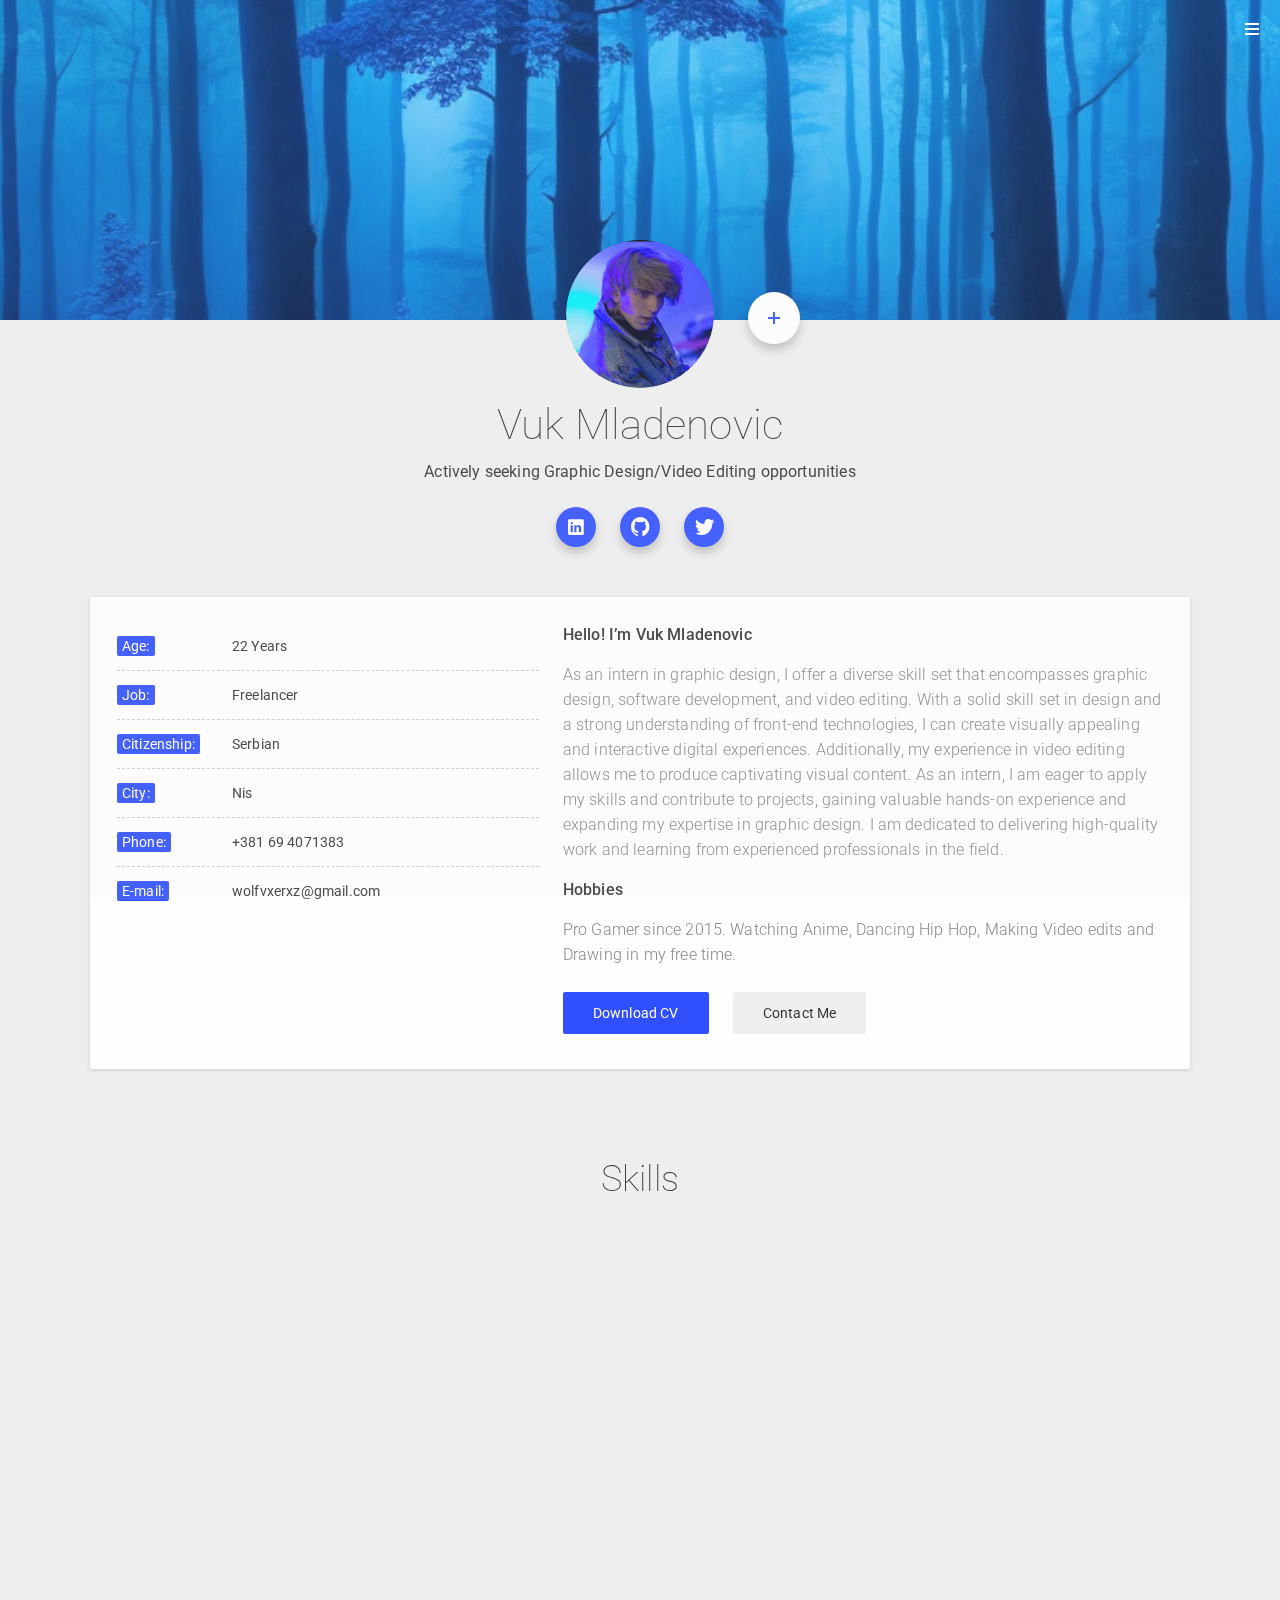
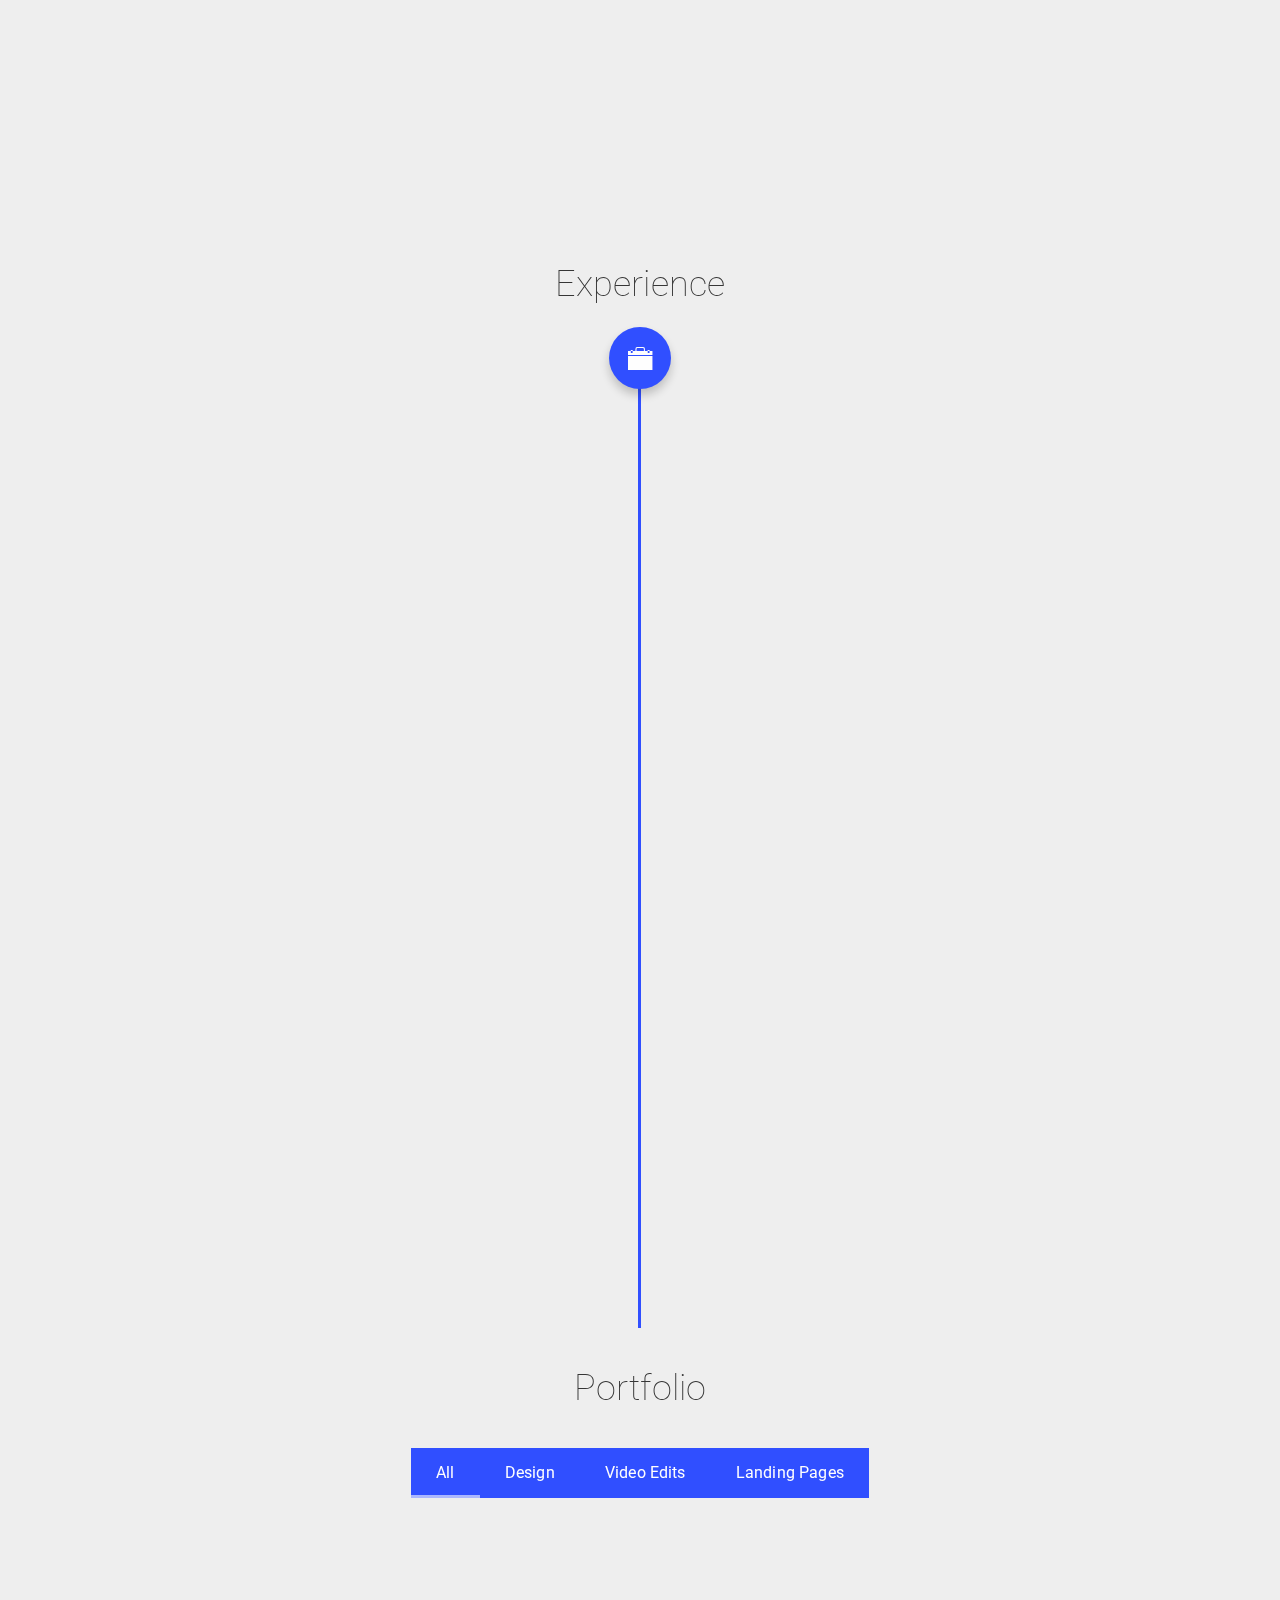
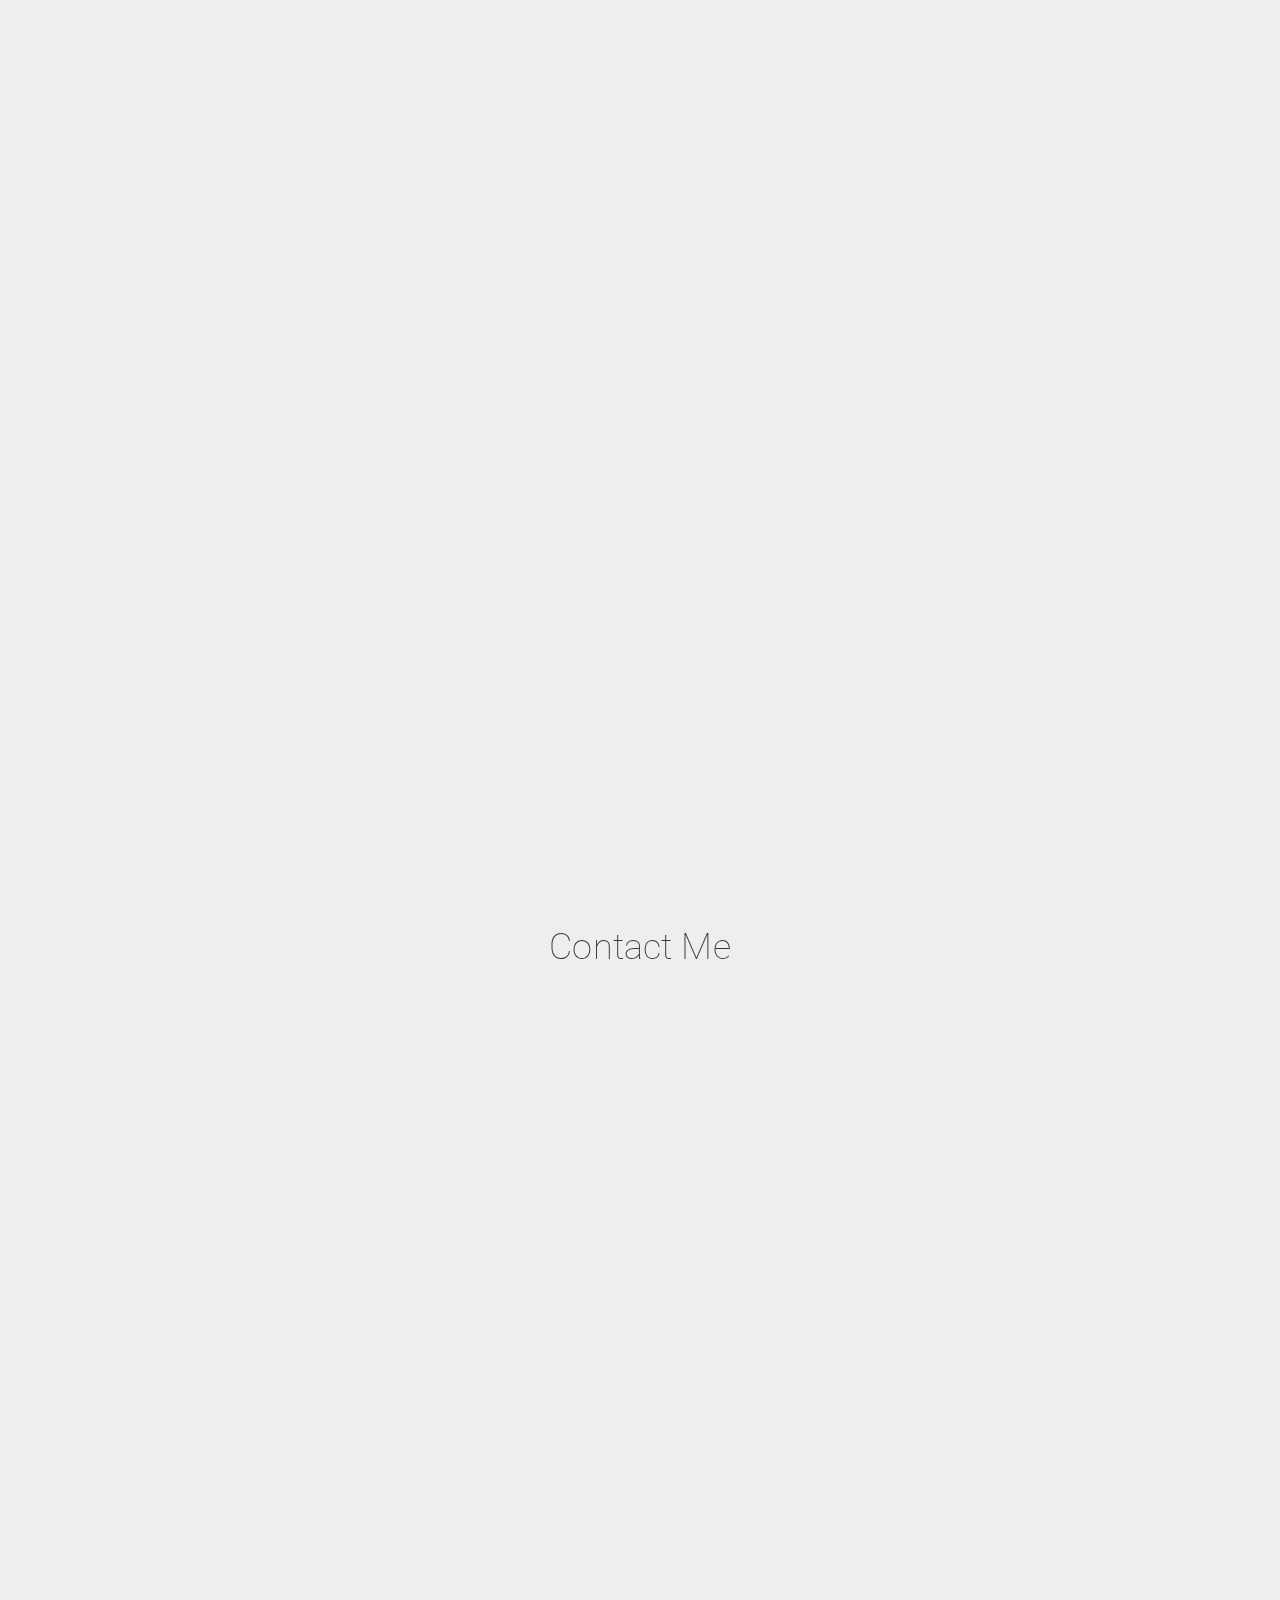
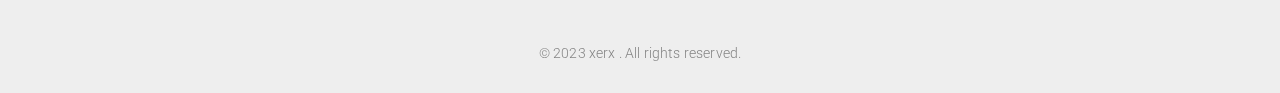
==== index.html @ 59988ba9 "Rename index-1.html to index.html" ====
<!DOCTYPE html>
<html lang="en">
  <head>
    <!-- Basic -->
    <meta http-equiv="Content-Type" content="text/html; charset=utf-8" />
    <title>VM </title>
    <meta name="description" content="" />
    <meta name="keywords" content="" />

    <!-- Mobile Specific Metas -->
    <meta
      name="viewport"
      content="width=device-width, initial-scale=1, maximum-scale=1, user-scalable=no"
    />

    <!-- Load Fonts -->
    <link
      href="https://fonts.googleapis.com/css?family=Roboto:100,100i,300,300i,400,400i,500,500i,700,700i,900,900i&amp;subset=cyrillic"
      rel="stylesheet"
    />

    <!-- CSS -->
    <link rel="stylesheet" href="css/basic.css" />
    <link rel="stylesheet" href="css/layout.css" />
    <link rel="stylesheet" href="css/ionicons.css" />
    <link rel="stylesheet" href="css/owl.carousel.css" />
    <link rel="stylesheet" href="css/magnific-popup.css" />
    <link rel="stylesheet" href="css/animate.css" />

    <!--[if lt IE 9]>
      <script src="http://css3-mediaqueries-js.googlecode.com/svn/trunk/css3-mediaqueries.js"></script>
      <script src="http://html5shim.googlecode.com/svn/trunk/html5.js"></script>
    <![endif]-->

    <!-- Favicon -->
    <link rel="shortcut icon" href="images/icon.png" />

    <!-- Global site tag (gtag.js) - Google Analytics -->
    <script
      async
      src="https://www.googletagmanager.com/gtag/js?id=UA-125314689-11"
    ></script>
    <script>
      window.dataLayer = window.dataLayer || [];
      function gtag() {
        dataLayer.push(arguments);
      }
      gtag("js", new Date());

      gtag("config", "UA-125314689-11");
    </script>
  </head>

  <body>
    <!-- Page -->
    <div class="page" id="home-section">
      <!-- Preloader -->
      <div class="preloader">
        <div class="centrize full-width">
          <div class="vertical-center">
            <div class="spinner">
              <div class="double-bounce1"></div>
              <div class="double-bounce2"></div>
            </div>
          </div>
        </div>
      </div>

      <!-- Started Background -->
      <div class="started-bg">
        <div
          class="slide"
          style="background-image: url(images/slide-bg.jpeg);background-size: cover 800px;"
        ></div>
      </div>

      <!-- Header -->
      <header>
        <div class="top-menu">
          <ul>
            <li class="active">
              <a class="btn_animated" href="#home-section"
                ><span class="circle">Home</span></a
              >
            </li>
            <li>
              <a class="btn_animated" href="#about-section"
                ><span class="circle">About</span></a
              >
            </li>
            <li>
              <a class="btn_animated" href="#skills-section"
                ><span class="circle">Skills</span></a
              >
            </li>
            <li>
              <a class="btn_animated" href="#experience-section"
                ><span class="circle">Experience</span></a
              >
            </li>
            <li>
              <a class="btn_animated" href="#service-section"
                ><span class="circle">Services</span></a
              >
            </li>
            <li>
              <a class="btn_animated" href="#education-section"
                ><span class="circle">Education</span></a
              >
            </li>
            <li>
              <a class="btn_animated" href="#works-section"
                ><span class="circle">Portfolio</span></a
              >
            </li>
            <li>
              <a class="btn_animated" href="#clients-section"
                ><span class="circle">Clients</span></a
              >
            </li>
            <li>
              <a class="btn_animated" href="#pricing-section"
                ><span class="circle">Pricing</span></a
              >
            </li>
            <li>
              <a class="btn_animated" href="#blog-section"
                ><span class="circle">Blog</span></a
              >
            </li>
            <li>
              <a class="btn_animated" href="#contact-section"
                ><span class="circle">Contact Me</span></a
              >
            </li>
          </ul>
          <a href="#" class="menu-btn"><span></span></a>
        </div>
      </header>

      <!-- Container -->
      <div class="container">
        <!-- Started -->
        <div class="section started">
          <div class="st-box">
            <div class="st-bts">
              <a href="mailto:wolfvxerxz@gmail.com" class="btn_animated">
                <span class="circle"><i class="icon ion ion-plus"></i></span>
              </a>
            </div>
            <div class="st-image"><img src="images/man.png" alt="" /></div>
            <div class="st-title">Vuk Mladenovic</div>
            <div class="st-subtitle">Actively seeking Graphic Design/Video Editing opportunities</div>
            <div class="st-soc">
              <a
                target="blank"
                href="https://www.linkedin.com/in/vuk-mladenovi%C4%87-a39922245/"
                class="btn_animated"
              >
                <span class="circle"
                  ><i class="icon ion ion-social-linkedin"></i
                ></span>
              </a>
              <a target="blank" href="https://github.com/wolfvxerxz" class="btn_animated">
                <span class="circle"
                  ><i class="icon ion ion-social-github"></i
                ></span>
              </a>
              <a
                target="blank"
                href="https://twitter.com/Feitanxerxz"
                class="btn_animated"
              >
                <span class="circle"
                  ><i class="icon ion ion-social-twitter"></i
                ></span>
              </a>
             
            </div>
          </div>
        </div>

        <!-- Wrapper -->
        <div class="wrapper">
          <!-- Section About -->
          <div class="section about" id="about-section">
            <div class="content-box">
              <div class="row">
                <div class="col col-m-12 col-t-5 col-d-5">
                  <div class="info-list">
                    <ul>
                      <li>
                        <strong><span>Age:</span></strong> 22 Years
                      </li>
                      <li>
                        <strong><span>Job:</span></strong> Freelancer
                      </li>
                      <li>
                        <strong><span>Citizenship:</span></strong> Serbian
                      </li>
                      <li>
                        <strong><span>City:</span></strong> Nis
                        
                      </li>
                      <li>
                        <strong><span>Phone:</span></strong>
                        <a href="tel:381694071383">+381 69 4071383</a>
                      </li>
                      <li>
                        <strong><span>E-mail:</span></strong>
                        <a href="mailto:wolfvxerxz@gmail.com"
                          >wolfvxerxz@gmail.com</a
                        >
                      </li>
                    </ul>
                  </div>
                </div>
                <div class="col col-m-12 col-t-7 col-d-7">
                  <div class="text-box">
                    <p><strong>Hello! I’m Vuk Mladenovic</strong></p>
                    <p>
                      As an intern in graphic design, I offer a diverse skill set that encompasses graphic design, software development, and video editing. With a solid skill set in design and a strong understanding of front-end technologies, I can create visually appealing and interactive digital experiences. Additionally, my experience in video editing allows me to produce captivating visual content. As an intern, I am eager to apply my skills and contribute to projects, gaining valuable hands-on experience and expanding my expertise in graphic design. I am dedicated to delivering high-quality work and learning from experienced professionals in the field.
                    </p>
                    <p><strong>Hobbies</strong></p>
                    <p>
                      Pro Gamer since 2015. Watching Anime, Dancing Hip Hop, Making Video edits and Drawing in my free time.
                    </p>
                  </div>
                  <div class="bts">
                    <a href="/Vuk-CV.pdf" download="/Vuk-CV.pdf" class="btn btn_animated"
                      ><span class="circle">Download CV</span></a
                    >
                    <a href="#" class="btn extra contact-btn btn_animated"
                      ><span class="circle">Contact Me</span></a
                    >
                  </div>
                </div>
              </div>
            </div>
          </div>

          <!-- Section Skills -->
          <div class="section skills" id="skills-section">
            <div class="title">Skills</div>
            <div class="row">
              <div class="col col-m-12 col-t-6 col-d-6">
                <div class="content-box animated">
                  <div class="i_title">
                    <div class="icon"><i class="icon ion ion-gear-b"></i></div>
                    <div class="name">Professional</div>
                  </div>
                  <div class="skills">
                    <ul>
                      <li>
                        <div class="name">Adobe Photoshop/XD, Figma, Canva</div>
                        <div class="progress">
                          <div class="percentage" style="width: 50%">
                            <span class="percent"
                              ><i class="icon ion ion-ios-checkmark-empty"></i
                            ></span>
                          </div>
                        </div>
                      </li>
                      <li>
                        <div class="name">Web Application</div>
                        <div class="progress">
                          <div class="percentage" style="width: 40%">
                            <span class="percent"
                              ><i class="icon ion ion-ios-checkmark-empty"></i
                            ></span>
                          </div>
                        </div>
                      </li>
                      <li>
                        <div class="name">Email Coding</div>
                        <div class="progress">
                          <div class="percentage" style="width: 84%">
                            <span class="percent"
                              ><i class="icon ion ion-ios-checkmark-empty"></i
                            ></span>
                          </div>
                        </div>
                      </li>
                      <li>
                        <div class="name">HTML/CSS</div>
                        <div class="progress">
                          <div class="percentage" style="width: 70%">
                            <span class="percent"
                              ><i class="icon ion ion-ios-checkmark-empty"></i
                            ></span>
                          </div>
                        </div>
                      </li>
                      <li>
                        <div class="name">JavaScript</div>
                        <div class="progress">
                          <div class="percentage" style="width: 42%">
                            <span class="percent"
                              ><i class="icon ion ion-ios-checkmark-empty"></i
                            ></span>
                          </div>
                        </div>
                      </li>
                      <li>
                        <div class="name">Sony Vegas</div>
                        <div class="progress">
                          <div class="percentage" style="width: 70%">
                            <span class="percent"
                              ><i class="icon ion ion-ios-checkmark-empty"></i
                            ></span>
                          </div>
                        </div>
                      </li>
                      <li>
                        <div class="name">Adobe Premiere Pro</div>
                        <div class="progress">
                          <div class="percentage" style="width: 30%">
                            <span class="percent"
                              ><i class="icon ion ion-ios-checkmark-empty"></i
                            ></span>
                          </div>
                        </div>
                      </li>
                    </ul>
                  </div>
                </div>
              </div>
              <div class="col col-m-12 col-t-6 col-d-6">
                <div class="content-box animated">
                  <div class="i_title">
                    <div class="icon"><i class="icon ion ion-person"></i></div>
                    <div class="name">Personal</div>
                  </div>
                  <div class="skills">
                    <ul>
                      <li>
                        <div class="name">Communication</div>
                        <div class="progress">
                          <div class="percentage" style="width: 78%">
                            <span class="percent"
                              ><i class="icon ion ion-ios-checkmark-empty"></i
                            ></span>
                          </div>
                        </div>
                      </li>
                      <li>
                        <div class="name">Team Work</div>
                        <div class="progress">
                          <div class="percentage" style="width: 90%">
                            <span class="percent"
                              ><i class="icon ion ion-ios-checkmark-empty"></i
                            ></span>
                          </div>
                        </div>
                      </li>
                      <li>
                        <div class="name">Leadership</div>
                        <div class="progress">
                          <div class="percentage" style="width: 60%">
                            <span class="percent"
                              ><i class="icon ion ion-ios-checkmark-empty"></i
                            ></span>
                          </div>
                        </div>
                      </li>
                      <li>
                        <div class="name">Creativity and artistic ability</div>
                        <div class="progress">
                          <div class="percentage" style="width: 84%">
                            <span class="percent"
                              ><i class="icon ion ion-ios-checkmark-empty"></i
                            ></span>
                          </div>
                        </div>
                      </li>
                      <li>
                        <div class="name">Attention to detail</div>
                        <div class="progress">
                          <div class="percentage" style="width: 74%">
                            <span class="percent"
                              ><i class="icon ion ion-ios-checkmark-empty"></i
                            ></span>
                          </div>
                        </div>
                      </li>
                      <li>
                        <div class="name">English</div>
                        <div class="progress">
                          <div class="percentage" style="width: 72%">
                            <span class="percent"
                              ><i class="icon ion ion-ios-checkmark-empty"></i
                            ></span>
                          </div>
                        </div>
                      </li>
                    </ul>
                  </div>
                </div>
              </div>
            </div>
          </div>

          <!-- Experience -->
          <div class="section experience" id="experience-section">
            <div class="title">
              Experience
              <span class="circle"
                ><i class="icon ion ion-ios-briefcase"></i
              ></span>
            </div>
            <div class="cd-timeline">
              <div class="cd-timeline-block animated">
                
              <div class="cd-timeline-block animated">
                <div class="cd-timeline-point">
                  <i class="icon ion ion-ios-checkmark-empty"></i>
                </div>
                <div class="cd-timeline-content">
                  <div class="content-box">
                    <div class="date">2020-2021</div>
                    <div class="name">Email Beaver</div>
                    <div class="category">Email Developer</div>
                    <p>
                      Managed and created HTML templates (over 200) for use by the Marketing team.<br>
                      Set up images and HTML in the Email Service Provider tool. (Duck)<br>
                      Manage workload to ensure assets are supplied on time through Jira issue tracking.<br>
                      Provides assistance on additional email deployment-related tasks.<br>
                      Asana coordination with the design, project management, and marketing departments.<br>
                    Strong working knowledge of Adobe Photoshop, Adobe XD, and Figma.<br>
                      Assist creative team to push boundaries on design possibilities.<br>
                    </p>
                  </div>
                </div>
              </div>
              <div class="cd-timeline-block animated">
                <div class="cd-timeline-point">
                  <i class="icon ion ion-ios-checkmark-empty"></i>
                </div>
                <div class="cd-timeline-content">
                  <div class="content-box">
                    <div class="date">2021-2022</div>
                    <div class="name">PaprikArt</div>
                    <div class="category">Junior Front-end Developer</div>
                    <p>
                      Developed email templates designed around a mobile-friendly customer experience. (optimized for all devices)<br>
                      Development of responsive HTML emails and/or landing pages from layered PSD files.<br>
                       Test email rendering for consistency across all email clients. (Gmail, Outlook, Mobile, etc.) <br>
                        Coded HTML and CSS designs from Figma, and Adobe XD/Photoshop designs. Assisted in building beautiful user interfaces for clients without compromising functionality for aesthetics.<br>
                      Responsible for the development and design of user interface using the Angular framework.
                    </p>
                  </div>
                </div>
              </div>
            </div>
          </div>

        

          

          <!-- Portfolio -->
          <div class="section works" id="works-section">
            <div class="title">Portfolio</div>
            <div class="filter-menu">
              <div class="filters">
                <div class="btn-group">
                  <div class="f_btn btn_animated active">
                    <div class="circle">
                      <label
                        ><input
                          type="radio"
                          name="fl_radio"
                          value="box-item"
                        />All</label
                      >
                    </div>
                  </div>
                  <div class="f_btn btn_animated">
                    <div class="circle">
                      <label
                        ><input
                          type="radio"
                          name="fl_radio"
                          value="f-mockup"
                        />Design</label
                      >
                    </div>
                  </div>
                  <div class="f_btn btn_animated">
                    <div class="circle">
                      <label
                        ><input
                          type="radio"
                          name="fl_radio"
                          value="f-graphic"
                        />Video Edits</label
                      >
                    </div>
                  </div>
                  <div class="f_btn btn_animated">
                    <div class="circle">
                      <label
                        ><input
                          type="radio"
                          name="fl_radio"
                          value="f-icons"
                        />Landing Pages</label
                      >
                    </div>
                  </div>
                </div>
              </div>
            </div>
            <div class="row box-items">
              <div
                class="col col-m-12 col-t-6 col-d-4 box-item f-mockup animated"
              >
                <div class="image">
                  <a href="#popup-1" class="has-popup"
                    ><img src="images/works/designEmail2.PNG" alt=""
                  /></a>
                </div>
                <div class="content-box">
                  <div class="category">Design</div>
                  <a href="#popup-1" class="name has-popup"
                    >Oakley's Autumn Campaign</a
                  >
                  <p>
                    Minimalistic email desing for autumn...
                    
                  </p>
                </div>
                <div id="popup-1" class="popup-box mfp-fade mfp-hide">
                  <div class="content">
                    <div class="image">
                      <img src="images/works/designEmail2.PNG" alt="" />
                    </div>
                    <div class="desc">
                      <div class="category">Design</div>
                      <h4>Oakley's Autumn Campaign</h4>
                      <p>
                        Minimalistic email desing for autumn lead conversion campaign. Made in Figma.
                      </p>
                      <a href="images/projects/emailDesign2.png" target="_blank" class="btn btn_animated" id="zoom-image">
                        <span class="circle">View Project</span>
                      </a>
                      
                    </div>
                  </div>
                </div>
              </div>

              <div  class="col col-m-12 col-t-6 col-d-4 box-item f-graphic animated">
                <div class="image">
                  <a href="#popup-2" class="has-popup"
                    ><img src="images/works/thumbnail.png" alt=""
                  /></a>
                </div>
                <div class="content-box">
                  <div class="category">Video</div>
                  <a href="#popup-2" class="name has-popup"
                    >Anime Edit from Hunter x Hunter</a
                  >
                  <p>
                   
                  In this video, I've used various transition techniques, including rotation and...
                  </p>
                </div>

                <div id="popup-2" class="popup-box mfp-fade mfp-hide">
                  <div class="content">
                    <div class="image">
                      <video src="images/works/video.mp4" controls width="600" height="446" class="video" poster="images/works/thumbnail.png"></video>
                      <div class="flame-border"></div>

                    </div>
                    <div class="desc">
                      <div class="category">Video</div>
                      <h4>Anime Edit from Hunter x Hunter</h4>
                      <p>
                       
                        In this video, I've used various transition techniques, including rotation and a range of effects. I've also added zoom in and zoom out elements to enhance the visual impact.
                      </p>
                      <a target="_blank" href="https://www.tiktok.com/@feitanxerx/video/7115071076836642053" class="btn btn_animated"
                        ><span class="circle">View Project</span></a
                      >
                    </div>
                  </div>
                </div>
              </div>

              

              <div
                class="col col-m-12 col-t-6 col-d-4 box-item f-mockup animated"
              >
                <div class="image">
                  <a href="#popup-3" class="has-popup"
                    ><img src="images/works/designEmail.PNG" alt=""
                  /></a>
                </div>
                <div class="content-box">
                  <div class="category">Design</div>
                  <a href="#popup-3" class="name has-popup"
                    >Amenify Spring Email Campaign</a
                  >
                  <p>
                    Spring lead generation campaign, where design focused on female targ... 
                  </p>
                </div>
                <div id="popup-3" class="popup-box mfp-fade mfp-hide">
                  <div class="content">
                    <div class="image">
                      <img src="images/works/designEmail.PNG" alt="" />
                    </div>
                    <div class="desc">
                      <div class="category">Design</div>
                      <h4>Amenify Spring Email Campaign</h4>
                      <p>
                        Spring lead generation campaign, where design focused on female target audience. Color pallette emphasized femenine caracterists of the design together with flower notes which brought out clean, fresh vibe of the email. 
                      </p>
                      <a href="images/projects/emailDesign.png" target="_blank" class="btn btn_animated"
                        ><span class="circle">View Project</span></a
                      >
                    </div>
                  </div>
                </div>
              </div>

              <div class="col col-m-12 col-t-6 col-d-4 box-item f-icons animated">
                <div class="image">
                  <a href="#popup-4" class="has-popup"
                    ><img src="images/works/landingPages.png" alt=""
                  /></a>
                </div>
                <div class="content-box">
                  <div class="category">Landing Pages</div>
                  <a href="#popup-4" class="name has-popup">On going Landing page project for Template Wizards</a>
                  <p>
                    One pager created to generate leads. Adobe Photoshop...
                  </p>
                </div>
                <div id="popup-4" class="popup-box mfp-fade mfp-hide">
                  <div class="content">
                    <div class="image">
                      <img src="images/works/landingPages.png" alt="" />
                    </div>
                    <div class="desc">
                      <div class="category">Icons</div>
                      <h4>On going Landing page project for Template Wizards</h4>
                      <p>
                        One pager created to generate leads. Adobe Photoshop . HTML, CSS and JavaScript used in project.
                      </p>
                      <a href="images/projects/template.png" target="_blank" class="btn btn_animated"
                        ><span class="circle">View Project</span></a
                      >
                    </div>
                  </div>
                </div>
              </div>

              

              
              
            </div>
            <div class="clear"></div>
          </div>

        

        

         

          <!-- Section Contacts -->
          <div  class="section contacts" >
            <div class="title">Contact Me</div>
            <div class="row">
              <div class="col col-m-12 col-t-6 col-d-6">
                <div class="content-box animated">
                  <div class="info-list">
                    <ul>
                      <li>
                        <strong><span>City:</span></strong> Nis
                       
                       
                      </li>
                      <li>
                        <strong><span>Phone:</span></strong>
                        <a href="tel:381694071383">+381 694071383</a>
                      </li>
                      <li>
                        <strong><span>E-mail:</span></strong>
                        <a href="mailto:wolfvxerxz@gmail.com"
                          >wolfvxerxz@gmail.com</a
                        >
                      </li>
                    </ul>
                  </div>
                  <div class="map" id="map"></div>
                </div>
              </div>
              <div  class="col col-m-12 col-t-6 col-d-6">
                <div class="content-box animated">
                  <h4>Write a message:</h4>
                  <div class="contact-form" >

                    <form id="cform"  method="POST">
                      <div class="group-val">
                        <input
                          type="text"
                          name="name"
                          placeholder="Your Name"
                        />
                      </div>
                      <div class="group-val">
                        <input
                          type="text"
                          name="email"
                          placeholder="Your Email"
                        />
                      </div>
                      <div class="group-val">
                        <input
                          type="text"
                          name="subject"
                          placeholder="Subject"
                        />
                      </div>
                      <div class="group-val ct-gr">
                        <textarea
                          name="message"
                          placeholder="Message"
                        ></textarea>
                      </div>
                      <a
                        
                        class="btn btn_animated"
                        onclick="emailSend()"
                        ><span class="circle">Send Message</span></a
                      >
                    </form>

                    <div class="alert-success">
                      <p>
                        Thanks, your message is sent successfully. We will
                        contact you shortly!
                      </p>
                    </div>
                  </div>
                </div>
              </div>
            </div>
          </div>
        </div>

        <!-- Footer -->
        <footer>
          <div class="copy">© 2023 xerx . All rights reserved.</div>
        </footer>
      </div>
    </div>

   
    
    <!-- jQuery Scripts -->
    <script src="js/jquery.min.js"></script>
    <script src="js/owl.carousel.min.js"></script>
    <script src="js/jquery.validate.js"></script>
    <script src="js/magnific-popup.js"></script>
    <script src="js/masonry.pkgd.js"></script>
    <script src="js/imagesloaded.pkgd.js"></script>
    <script src="js/masonry-filter.js"></script>
    <script src="js/scrollreveal.js"></script>
    <script src="js/jquery.mb.YTPlayer.js"></script>
    <script src="js/particles.js"></script>
    <script src="js/email-send.js"></script>
    <script src="https://cdn.fluidplayer.com/v3/current/fluidplayer.min.js"></script>


    <!-- Google map api -->
    <script src="https://maps.google.com/maps/api/js?sensor=false"></script>
   
    

    <!-- Main Scripts -->
    <script src="js/main.js"></script>
  </body>
</html>
---- css/basic.css ----
/**
*	 mCard (HTML)
*	 Copyright © mCard by beshleyua. All Rights Reserved.
**/

/* TABLE OF CONTENTS
	1. Basic
	2. Container
	3. Columns
	4. Typography
	5. Links
	6. Buttons
	7. Preloader
	8. Forms
	9. Lists
	10. Code
	11. Tables
	12. Alignment
	13. Text Formating
	14. Blockquote
	15. Animations
*/

/* 1. Basic */
html {
  margin-right: 0 !important;
}

body {
  margin: 0;
  padding: 0;
  border: none;
  font-family: "Roboto", helvetica;
  font-size: 16px;
  color: #868686;
  background: #eeeeee;
  line-height: 20px;
  letter-spacing: 0.01em;
  font-weight: 300;
}

.page {
  position: relative;
  overflow: hidden;
  padding: 320px 0 0 0;
}

@media (max-width: 720px) {
  .page {
    padding: 202px 0 0 0;
  }
}

* {
  box-sizing: border-box;
  -webkit-box-sizing: border-box;
}

.clear {
  clear: both;
}

.mobile {
  display: none;
}

@media (max-width: 720px) {
  .mobile {
    display: block;
  }
}

.desctop {
  display: block;
}

@media (max-width: 720px) {
  .desctop {
    display: none;
  }
}

/* 2. Container */
.container {
  position: relative;
  background: #eeeeee;
}

.wrapper {
  position: relative;
  margin: 0 auto;
  max-width: 1100px;
}

@media (max-width: 1080px) {
  .wrapper {
    margin: 0 20px;
  }
}

@media (max-width: 420px) {
  .wrapper {
    margin: 0 10px;
  }
}

/* 3. Columns */
.row {
  position: relative;
  margin: 0 -10px;
  padding: 0 0 30px 0;
}

.row:last-child {
  padding: 0;
}

.row .col {
  padding: 0 12px;
}

@media (min-width: 1080px) {
  .row .col.col-d-12,
  .row .col.col-d-11,
  .row .col.col-d-10,
  .row .col.col-d-9,
  .row .col.col-d-8,
  .row .col.col-d-7,
  .row .col.col-d-6,
  .row .col.col-d-5,
  .row .col.col-d-4,
  .row .col.col-d-3,
  .row .col.col-d-2,
  .row .col.col-d-1 {
    float: left;
  }

  .row .col.col-d-12 {
    width: 99.996%;
  }

  .row .col.col-d-11 {
    width: 91.663%;
  }

  .row .col.col-d-10 {
    width: 83.333%;
  }

  .row .col.col-d-9 {
    width: 74.997%;
  }

  .row .col.col-d-8 {
    width: 66.664%;
  }

  .row .col.col-d-7 {
    width: 58.331%;
  }

  .row .col.col-d-6 {
    width: 49.998%;
  }

  .row .col.col-d-5 {
    width: 41.665%;
  }

  .row .col.col-d-4 {
    width: 33.332%;
  }

  .row .col.col-d-3 {
    width: 24.999%;
  }

  .row .col.col-d-2 {
    width: 16.666%;
  }

  .row .col.col-d-1 {
    width: 8.333%;
  }
}

@media (max-width: 1079px) {
  .row .col {
    padding: 10px;
  }

  .row .col.col-t-12,
  .row .col.col-t-11,
  .row .col.col-t-10,
  .row .col.col-t-9,
  .row .col.col-t-8,
  .row .col.col-t-7,
  .row .col.col-t-6,
  .row .col.col-t-5,
  .row .col.col-t-4,
  .row .col.col-t-3,
  .row .col.col-t-2,
  .row .col.col-t-1 {
    float: left;
  }

  .row .col.col-t-12 {
    width: 99.996%;
  }

  .row .col.col-t-11 {
    width: 91.663%;
  }

  .row .col.col-t-10 {
    width: 83.333%;
  }

  .row .col.col-t-9 {
    width: 74.997%;
  }

  .row .col.col-t-8 {
    width: 66.664%;
  }

  .row .col.col-t-7 {
    width: 58.331%;
  }

  .row .col.col-t-6 {
    width: 49.998%;
  }

  .row .col.col-t-5 {
    width: 41.665%;
  }

  .row .col.col-t-4 {
    width: 33.332%;
  }

  .row .col.col-t-3 {
    width: 24.999%;
  }

  .row .col.col-t-2 {
    width: 16.666%;
  }

  .row .col.col-t-1 {
    width: 8.333%;
  }
}

@media (max-width: 720px) {
  .row .col {
    padding: 8px;
  }

  .row .col.col-m-12,
  .row .col.col-m-11,
  .row .col.col-m-10,
  .row .col.col-m-9,
  .row .col.col-m-8,
  .row .col.col-m-7,
  .row .col.col-m-6,
  .row .col.col-m-5,
  .row .col.col-m-4,
  .row .col.col-m-3,
  .row .col.col-m-2,
  .row .col.col-m-1 {
    float: left;
  }

  .row .col.col-m-12 {
    width: 99.996%;
  }

  .row .col.col-m-11 {
    width: 91.663%;
  }

  .row .col.col-m-10 {
    width: 83.333%;
  }

  .row .col.col-m-9 {
    width: 74.997%;
  }

  .row .col.col-m-8 {
    width: 66.664%;
  }

  .row .col.col-m-7 {
    width: 58.331%;
  }

  .row .col.col-m-6 {
    width: 49.998%;
  }

  .row .col.col-m-5 {
    width: 41.665%;
  }

  .row .col.col-m-4 {
    width: 33.332%;
  }

  .row .col.col-m-3 {
    width: 24.999%;
  }

  .row .col.col-m-2 {
    width: 16.666%;
  }

  .row .col.col-m-1 {
    width: 8.333%;
  }
}

.row:after {
  content: "";
  display: block;
  clear: both;
}

/* 4. Typography */
h1,
h2,
h3,
h4,
h5,
h6 {
  font-weight: 300;
  font-family: "Roboto", helvetica;
  margin: 0;
  margin-bottom: 15px;
  color: #363636;
}

h1 {
  font-size: 36px;
  line-height: 42px;
}

h2 {
  font-size: 32px;
  line-height: 38px;
}

h3 {
  font-size: 28px;
  line-height: 34px;
}

h4 {
  font-size: 24px;
  line-height: 30px;
}

h5 {
  font-size: 20px;
  line-height: 26px;
}

h6 {
  font-size: 16px;
  line-height: 22px;
}

p {
  font-size: 16px;
  line-height: 25px;
  padding: 0;
  margin: 0 0 15px 0;
}

strong {
  font-weight: 500;
  color: #363636;
}

.date {
  margin: 5px 5px 5px 0;
  padding: 1px 5px;
  display: inline-block;
  vertical-align: top;
  background: #304fff;
  font-size: 13px;
  color: #fefefe;
  border-radius: 2px;
  -moz-border-radius: 2px;
  -webkit-border-radius: 2px;
  -khtml-border-radius: 2px;
  transition: all 0.2s ease 0s;
  -moz-transition: all 0.2s ease 0s;
  -webkit-transition: all 0.2s ease 0s;
  -o-transition: all 0.2s ease 0s;
}

.category {
  margin: 5px 5px 5px 0;
  padding: 1px 5px;
  display: inline-block;
  vertical-align: top;
  background: #efefef;
  font-size: 13px;
  color: #363636;
  border-radius: 2px;
  -moz-border-radius: 2px;
  -webkit-border-radius: 2px;
  -khtml-border-radius: 2px;
  transition: all 0.2s ease 0s;
  -moz-transition: all 0.2s ease 0s;
  -webkit-transition: all 0.2s ease 0s;
  -o-transition: all 0.2s ease 0s;
}

a.category:hover {
  color: #fefefe;
}

/* 5. Links */
a {
  color: #363636;
  text-decoration: none;
  opacity: 1;
  outline: none;
}

a:hover {
  text-decoration: none;
  color: #efefef;
}

/* 6. Buttons */
a.btn,
.btn {
  position: relative;
  overflow: hidden;
  display: inline-block;
  vertical-align: middle;
  height: 42px;
  line-height: 42px;
  padding: 0;
  font-weight: 400;
  text-align: center;
  color: #fefefe;
  font-size: 14px;
  font-family: "Roboto", helvetica;
  background: #304fff;
  cursor: pointer;
  transition: all 0.2s ease 0s;
  -moz-transition: all 0.2s ease 0s;
  -webkit-transition: all 0.2s ease 0s;
  -o-transition: all 0.2s ease 0s;
  border-radius: 2px;
  -moz-border-radius: 2px;
  -webkit-border-radius: 2px;
  -khtml-border-radius: 2px;
}

a.btn.extra,
.btn.extra {
  background: #efefef;
  color: #363636;
}

a.btn .circle,
.btn .circle {
  padding: 0 30px;
}

@media (max-width: 560px) {
  a.btn,
  .btn {
    width: 100%;
  }
}

/* 7. Preloader */
.preloader {
  position: fixed;
  top: 0;
  left: 0;
  width: 100%;
  height: 100%;
  text-align: center;
  background: #eeeeee;
  z-index: 1000;
}

.preloader .spinner {
  width: 40px;
  height: 40px;
  display: inline-block;
  position: relative;
}

.preloader .spinner .double-bounce1,
.preloader .spinner .double-bounce2 {
  width: 100%;
  height: 100%;
  background: #304fff;
  opacity: 0.7;
  position: absolute;
  top: 0;
  left: 0;
  -webkit-animation: sk-bounce 2s infinite ease-in-out;
  animation: sk-bounce 2s infinite ease-in-out;
  border-radius: 50%;
  -moz-border-radius: 50%;
  -webkit-border-radius: 50%;
  -khtml-border-radius: 50%;
}

.preloader .spinner .double-bounce2 {
  -webkit-animation-delay: -1s;
  animation-delay: -1s;
}

/* 8. Forms */
input,
textarea,
button {
  margin: 0 0 20px 0;
  padding: 0;
  display: block;
  width: 100%;
  height: 52px;
  background: none;
  font-family: "Roboto", helvetica;
  font-size: 16px;
  font-weight: 300;
  color: #868686;
  border: none;
  border-bottom: 1px solid rgba(0, 0, 0, 0.2);
  -webkit-appearance: none;
  -moz-appearance: none;
  resize: none;
  outline: 0;
  transition: all 0.2s ease 0s;
  -moz-transition: all 0.2s ease 0s;
  -webkit-transition: all 0.2s ease 0s;
  -o-transition: all 0.2s ease 0s;
}

input:focus,
textarea:focus,
button:focus {
  color: #363636;
  border-bottom: 1px solid #363636;
}

textarea {
  height: 115px;
  padding: 15px 0 0 0;
}

button {
  width: auto;
  display: inline-block;
  vertical-align: top;
  text-align: left;
  border-bottom: 1px solid rgba(0, 0, 0, 0.2);
  cursor: pointer;
  color: #363636;
}

button:hover {
  border-bottom: 1px solid #363636;
}

label,
legend {
  display: block;
  padding-bottom: 10px;
  font-family: "Roboto", helvetica;
  font-size: 16px;
}

fieldset {
  border-width: 0;
  padding: 0;
}

input[type="checkbox"],
input[type="radio"] {
  display: inline;
}

::-webkit-input-placeholder {
  color: #363636;
}

:-moz-placeholder {
  color: #363636;
}

::-moz-placeholder {
  color: #363636;
}

:-ms-input-placeholder {
  color: #363636;
}

input:focus::-webkit-input-placeholder,
textarea:focus::-webkit-input-placeholder {
  color: #363636;
}

input:focus:-moz-placeholder,
textarea:focus:-moz-placeholder {
  color: #363636;
}

input:focus::-moz-placeholder,
textarea:focus::-moz-placeholder {
  color: #363636;
}

input:focus:-ms-input-placeholder,
textarea:focus:-ms-input-placeholder {
  color: #363636;
}

input.error,
textarea.error {
  border-bottom: 1px solid #ff0000 !important;
}

label.error {
  display: none !important;
}

input.error::-moz-placeholder,
textarea.error::-moz-placeholder {
  color: #ff0000;
}

input.error:-moz-placeholder,
textarea.error:-moz-placeholder {
  color: #ff0000;
}

input.error:-ms-input-placeholder,
textarea.error:-ms-input-placeholder {
  color: #ff0000;
}

input.error::-webkit-input-placeholder,
textarea.error::-webkit-input-placeholder {
  color: #ff0000;
}

/* 9. Lists */
ol,
ul {
  list-style: none;
  margin-top: 0px;
  margin-bottom: 0px;
  padding-left: 0px;
}

ul ul,
ul ol,
ol ol,
ol ul {
  margin-bottom: 0px;
}

li {
  margin-bottom: 0px;
}

/* 10. Code */
code {
  background: #eeeeee;
  font-size: 16px;
  font-family: "Roboto", helvetica;
  margin: 20px 0;
  padding: 10px 20px;
}

/* 11. Tables */
table {
  width: 100%;
  margin: 30px 0;
  padding: 0;
  border-collapse: collapse;
}

th {
  font-weight: 500;
  border: none;
  border-bottom: 1px solid #eeeeee;
  color: #363636;
  padding: 12px 15px;
  text-align: left;
}

td {
  border: none;
  border-bottom: 1px solid #eeeeee;
  padding: 12px 15px;
  text-align: left;
  color: #868686;
}

/* 12. Alignment */
.align-center {
  text-align: center !important;
}

.align-right {
  text-align: right !important;
}

.align-left {
  text-align: left !important;
}

.pull-right {
  float: right !important;
}

.pull-left {
  float: left !important;
}

.pull-none {
  float: none !important;
}

.full-width {
  max-width: 100% !important;
  width: 100% !important;
}

.full-max-width {
  max-width: 100% !important;
  width: auto !important;
}

.centrize {
  display: table !important;
  table-layout: fixed !important;
  height: 100% !important;
  position: relative !important;
}

.vertical-center {
  display: table-cell !important;
  vertical-align: middle !important;
}

/* 13. Text Formating */
.text-uppercase {
  text-transform: uppercase !important;
}

.text-lowercase {
  text-transform: lowercase !important;
}

.text-capitalize {
  text-transform: capitalize !important;
}

.text-regular {
  font-weight: 400 !important;
}

.text-bold {
  font-weight: 700 !important;
}

.text-italic {
  font-style: italic !important;
}

/* 14. Blockquote */
blockquote {
  font-family: "Roboto", helvetica;
}

/* 15. Animations */
/*Animate Button Hover*/
.ink {
  display: block;
  position: absolute;
  background: rgba(0, 0, 0, 0.2);
  border-radius: 100%;
  transform: scale(0);
  -webkit-transform: scale(0);
  -moz-transform: scale(0);
  -o-transform: scale(0);
}

.btn_animated .circle {
  width: 100%;
  height: 100%;
  display: block;
}

.animate {
  -webkit-animation: ripple 0.6s linear;
  animation: ripple 0.6s linear;
}

@keyframes ripple {
  100% {
    opacity: 0;
    transform: scale(4);
    -webkit-transform: scale(4);
  }
}

.video {
  width: 100%;
  height: auto;
}

.flame-border {
  position: absolute;
  top: 10px;
  left: 10px;
  width: 600px;
  height: 466px;
  z-index: -1;
}

.flame-border:before,
.flame-border:after {
  content: "";
  position: absolute;
  left: -2px;
  top: -2px;
  background: linear-gradient(
    45deg,
    #111110,
    #e4e4e4e0,
    #111110,
    #e4e4e4e0,
    #111110,
    #00000050,
    #ce30ea24
  );
  background-size: 400%;
  width: calc(100% + 4px);
  height: calc(100% + 4px);
  z-index: -1;
  animation: flame 15s linear infinite;
}

@keyframes flame {
  0% {
    background-position: 0 0;
  }
  50% {
    background-position: 400% 0;
  }
  100% {
    background-position: 0 0;
  }
}

.flame-border:after {
  filter: blur(50px);
}
---- css/layout.css ----
/**
*	 mCard (HTML)
*	 Copyright © mCard by beshleyua. All Rights Reserved.
**/

/* TABLE OF CONTENTS
	1. Background Image
	2. Header
	3. Section
	4. Started
	5. About
	6. Skills
	7. Experience & Education
	8. Services
	9. Portfolio
	10. Clients
	11. Pricing
	12. Blog
	13. Contacts
	14. Footer
	15. Popups
*/

/* 1. Background Image */
.started-bg {
  position: fixed;
  top: 0;
  left: 0;
  width: 100%;
  height: 320px;
  background: #304fff;
}

@media (max-width: 720px) {
  .started-bg {
    height: 202px;
  }
}

.started-bg .slide {
  width: 100%;
  height: 100%;
  background-position: center center;
  background-repeat: no-repeat;
  background-size: cover;
  opacity: 1.5;
}

/* 2. Header */
header {
  position: relative;
  z-index: 101;
}

header .top-menu {
  position: fixed;
  top: 0;
  right: -300px;
  width: 300px;
  height: 100%;
  background: #304fff;
  transition: all 0.4s ease 0s;
  -moz-transition: all 0.4s ease 0s;
  -webkit-transition: all 0.4s ease 0s;
  -o-transition: all 0.4s ease 0s;
}

@media (max-width: 720px) {
  header .top-menu {
    width: 200px;
    right: -200px;
  }
}

header .top-menu.active {
  right: 0px;
}

header .top-menu.active .menu-btn span {
  transform: rotate(45deg);
  -webkit-transform: rotate(45deg);
  -moz-transform: rotate(45deg);
  -o-transform: rotate(45deg);
}

header .top-menu.active .menu-btn span:before {
  top: 0;
  transform: rotate(-90deg);
  -webkit-transform: rotate(-90deg);
  -moz-transform: rotate(-90deg);
  -o-transform: rotate(-90deg);
}

header .top-menu.active .menu-btn span:after {
  opacity: 0;
}

header .top-menu.fixed .menu-btn:before {
  opacity: 1;
}

header .top-menu ul {
  position: relative;
  overflow: auto;
  height: 100%;
  font-size: 0;
}

header .top-menu ul li {
  display: block;
  line-height: 57px;
}

header .top-menu ul li a {
  position: relative;
  overflow: hidden;
  display: block;
  width: 100%;
  height: 100%;
  color: #fefefe;
  font-size: 16px;
  font-weight: 400;
}

header .top-menu ul li a:before {
  content: "";
  position: absolute;
  left: 0;
  bottom: 0;
  width: 100%;
  height: 100%;
  display: block;
  background: rgba(0, 0, 0, 0.2);
  z-index: -1;
  opacity: 0;
  transition: all 0.2s ease 0s;
  -moz-transition: all 0.2s ease 0s;
  -webkit-transition: all 0.2s ease 0s;
  -o-transition: all 0.2s ease 0s;
}

header .top-menu ul li a .circle {
  padding: 0 20px;
}

header .top-menu ul li.active a:before {
  opacity: 1;
}

header .menu-btn {
  position: absolute;
  top: 0;
  left: -57px;
  display: block;
  width: 57px;
  height: 57px;
}

header .menu-btn:before {
  content: "";
  position: absolute;
  left: 0;
  top: 0;
  width: 100%;
  height: 100%;
  opacity: 0;
  background: #304fff;
  transition: all 0.2s ease 0s;
  -moz-transition: all 0.2s ease 0s;
  -webkit-transition: all 0.2s ease 0s;
  -o-transition: all 0.2s ease 0s;
}

header .menu-btn span {
  margin: -1px 0 0 -7px;
  position: absolute;
  top: 50%;
  left: 50%;
  width: 14px;
  height: 2px;
  background: #fefefe;
  transition: all 0.3s ease 0s;
  -moz-transition: all 0.3s ease 0s;
  -webkit-transition: all 0.3s ease 0s;
  -o-transition: all 0.3s ease 0s;
}

header .menu-btn span:before,
header .menu-btn span:after {
  content: "";
  position: absolute;
  top: -5px;
  left: 0;
  width: 14px;
  height: 2px;
  background: #fefefe;
  transition: all 0.3s ease 0s;
  -moz-transition: all 0.3s ease 0s;
  -webkit-transition: all 0.3s ease 0s;
  -o-transition: all 0.3s ease 0s;
}

header .menu-btn span:after {
  top: auto;
  bottom: -5px;
}

/* 3. Section */
.section {
  padding: 50px 0;
  position: relative;
}

.section.blog-posts {
  padding-top: 10px;
}

@media (max-width: 1080px) {
  .section {
    padding: 35px 0;
  }
}

.section .title {
  position: relative;
  height: 70px;
  text-align: center;
  color: #363636;
  font-size: 36px;
  font-weight: 100;
  z-index: 3;
}

.section .title .circle {
  margin: 0 0 0 -31px;
  position: absolute;
  left: 50%;
  bottom: -45px;
  width: 62px;
  height: 62px;
  background: #304fff;
  text-align: center;
  line-height: 62px;
  padding-left: 1px;
  border-radius: 62px;
  -moz-border-radius: 62px;
  -webkit-border-radius: 62px;
  -khtml-border-radius: 62px;
  box-shadow: 0 6px 10px 0 rgba(0, 0, 0, 0.2);
  -moz-box-shadow: 0 6px 10px 0 rgba(0, 0, 0, 0.2);
  -webkit-box-shadow: 0 6px 10px 0 rgba(0, 0, 0, 0.2);
  -khtml-box-shadow: 0 6px 10px 0 rgba(0, 0, 0, 0.2);
}

.section .title .circle .icon {
  color: #fefefe;
  font-size: 30px;
}

.section .i_title {
  position: relative;
  margin: -57px 0 0 0;
  text-align: center;
  z-index: 3;
}

.section .i_title .icon {
  margin: 0 auto;
  position: relative;
  display: block;
  overflow: hidden;
  width: 62px;
  height: 62px;
  line-height: 62px;
  background: #304fff;
  transition: all 0.2s ease 0s;
  -moz-transition: all 0.2s ease 0s;
  -webkit-transition: all 0.2s ease 0s;
  -o-transition: all 0.2s ease 0s;
  border-radius: 62px;
  -moz-border-radius: 62px;
  -webkit-border-radius: 62px;
  -khtml-border-radius: 62px;
  box-shadow: 0 6px 10px 0 rgba(0, 0, 0, 0.2);
  -moz-box-shadow: 0 6px 10px 0 rgba(0, 0, 0, 0.2);
  -webkit-box-shadow: 0 6px 10px 0 rgba(0, 0, 0, 0.2);
  -khtml-box-shadow: 0 6px 10px 0 rgba(0, 0, 0, 0.2);
}

.section .i_title .icon .circle {
  padding: 0 0 0 1px;
  display: block;
  width: 100%;
  height: 100%;
  -webkit-mask-image: url([data-uri]);
  border-radius: 100%;
  -moz-border-radius: 100%;
  -webkit-border-radius: 100%;
  -khtml-border-radius: 100%;
}

.section .i_title .icon .icon {
  font-size: 30px;
  color: #fefefe;
}

.section .i_title .name {
  margin: 20px 0;
  display: block;
  font-weight: 400;
  font-size: 17px;
  color: #363636;
}

.content-box {
  padding: 25px;
  position: relative;
  background: #fefefe;
  border-radius: 2px;
  -moz-border-radius: 2px;
  -webkit-border-radius: 2px;
  -khtml-border-radius: 2px;
  box-shadow: 0 1px 4px 0 rgba(0, 0, 0, 0.14);
  -moz-box-shadow: 0 1px 4px 0 rgba(0, 0, 0, 0.14);
  -webkit-box-shadow: 0 1px 4px 0 rgba(0, 0, 0, 0.14);
  -khtml-box-shadow: 0 1px 4px 0 rgba(0, 0, 0, 0.14);
}

/* 4. Started */
.section.started {
  margin: 0 0 -80px 0;
  padding: 0;
  top: -80px;
}

.st-box {
  text-align: center;
}

.st-box .st-bts {
  position: relative;
}

.st-box .st-bts a {
  margin: 0 -160px 0 0;
  position: absolute;
  overflow: hidden;
  right: 50%;
  top: 52px;
  width: 52px;
  height: 52px;
  line-height: 53px;
  background: #fefefe;
  transition: all 0.2s ease 0s;
  -moz-transition: all 0.2s ease 0s;
  -webkit-transition: all 0.2s ease 0s;
  -o-transition: all 0.2s ease 0s;
  border-radius: 52px;
  -moz-border-radius: 52px;
  -webkit-border-radius: 52px;
  -khtml-border-radius: 52px;
  box-shadow: 0 6px 10px 0 rgba(0, 0, 0, 0.2);
  -moz-box-shadow: 0 6px 10px 0 rgba(0, 0, 0, 0.2);
  -webkit-box-shadow: 0 6px 10px 0 rgba(0, 0, 0, 0.2);
  -khtml-box-shadow: 0 6px 10px 0 rgba(0, 0, 0, 0.2);
}

@media (max-width: 720px) {
  .st-box .st-bts a {
    margin: 0 -145px 0 0;
  }
}

.st-box .st-bts a .circle {
  padding: 0 0 0 1px;
  display: block;
  width: 100%;
  height: 100%;
  -webkit-mask-image: url([data-uri]);
  border-radius: 100%;
  -moz-border-radius: 100%;
  -webkit-border-radius: 100%;
  -khtml-border-radius: 100%;
}

.st-box .st-bts a .icon {
  font-size: 16px;
  color: #304fff;
}

.st-box .st-image {
  margin: 0 auto 15px auto;
  width: 148px;
  height: 148px;
  overflow: hidden;
  position: relative;
  background: rgba(0, 0, 0, 0.2);
  border-radius: 148px;
  -moz-border-radius: 148px;
  -webkit-border-radius: 148px;
  -khtml-border-radius: 148px;
}

.st-box .st-image img {
  width: 100%;
  height: 100%;
  border-radius: 100%;
  -moz-border-radius: 100%;
  -webkit-border-radius: 100%;
  -khtml-border-radius: 100%;
}

.st-box .st-title {
  font-size: 42px;
  font-weight: 100;
  line-height: 44px;
  color: #363636;
  font-family: "Roboto", helvetica;
}

.st-box .st-title strong {
  display: block;
  text-transform: uppercase;
  font-weight: 100;
}

.st-box .st-subtitle {
  margin: 15px 0 0 0;
  font-size: 16px;
  font-weight: 400;
  color: #363636;
  font-family: "Roboto", helvetica;
}

.st-box .st-soc {
  margin: 25px 0;
}

.st-box .st-soc a {
  margin: 0 10px;
  position: relative;
  display: inline-block;
  vertical-align: top;
  overflow: hidden;
  width: 40px;
  height: 40px;
  line-height: 46px;
  text-align: center;
  background: #304fff;
  transition: all 0.2s ease 0s;
  -moz-transition: all 0.2s ease 0s;
  -webkit-transition: all 0.2s ease 0s;
  -o-transition: all 0.2s ease 0s;
  border-radius: 52px;
  -moz-border-radius: 52px;
  -webkit-border-radius: 52px;
  -khtml-border-radius: 52px;
  box-shadow: 0 6px 10px 0 rgba(0, 0, 0, 0.2);
  -moz-box-shadow: 0 6px 10px 0 rgba(0, 0, 0, 0.2);
  -webkit-box-shadow: 0 6px 10px 0 rgba(0, 0, 0, 0.2);
  -khtml-box-shadow: 0 6px 10px 0 rgba(0, 0, 0, 0.2);
}

.st-box .st-soc a .circle {
  display: block;
  width: 100%;
  height: 100%;
  -webkit-mask-image: url([data-uri]);
  border-radius: 100%;
  -moz-border-radius: 100%;
  -webkit-border-radius: 100%;
  -khtml-border-radius: 100%;
}

@media (max-width: 720px) {
  .st-box .st-soc a {
    margin: 0 5px;
  }
}

.st-box .st-soc .icon {
  font-size: 21px;
  color: #fefefe;
}

/* 5. About */
.section.about {
  padding-top: 25px;
}

.section.about.started {
  margin: 0 0 -100px 0;
  padding: 0 0 50px 0;
  top: -100px;
}

@media (max-width: 1080px) {
  .section.about.started {
    margin: 0 0 -100px 0;
    padding: 0 0 35px 0;
  }
}

.section.about .st-box {
  text-align: left;
}

.section.about .st-box .st-soc a {
  margin: 0 20px 0 0;
}

@media (max-width: 720px) {
  .section.about .st-box .st-soc a {
    margin: 0 10px 0 0;
  }
}

.section.about .row .col {
  padding: 0 12px;
}

.section.about .content-box .bts .btn {
  margin: 10px 20px 10px 0;
}

.section.about .profile-image {
  margin-bottom: 15px;
}

.section.about .profile-image img {
  max-width: 100%;
  height: auto;
}

@media (max-width: 720px) {
  .info-list {
    padding: 0 0 15px 0;
  }
}

.info-list ul li {
  padding: 14px 0 14px 115px;
  position: relative;
  font-size: 14px;
  color: #363636;
  font-weight: 400;
  border-bottom: 1px dashed rgba(0, 0, 0, 0.2);
}

.info-list ul li:last-child {
  border-bottom: none;
}

@media (max-width: 1080px) {
  .info-list ul li {
    padding: 14px 0 14px 100px;
  }
}

.info-list ul li a {
  transition: all 0.2s ease 0s;
  -moz-transition: all 0.2s ease 0s;
  -webkit-transition: all 0.2s ease 0s;
  -o-transition: all 0.2s ease 0s;
}

.info-list ul li strong {
  padding: 0 20px 0 0;
  position: absolute;
  top: 14px;
  left: 0;
  display: block;
  width: 115px;
}

.info-list ul li strong span {
  padding: 2px 5px;
  background: #304fff;
  color: #fefefe;
  font-weight: 400;
  border-radius: 2px;
  -moz-border-radius: 2px;
  -webkit-border-radius: 2px;
  -khtml-border-radius: 2px;
}

/* 6. Skills */
@media (max-width: 720px) {
  .section.skills .col:first-child {
    padding-bottom: 50px;
  }
}

.skills ul {
  margin: 0;
  padding: 0;
  list-style: none;
}

.skills ul li {
  padding: 12px 0 14px 0;
  font-weight: 400;
}

.skills ul li .name {
  margin: 0 0 6px 0;
  position: relative;
  display: block;
  font-size: 14px;
  color: #363636;
}

.skills ul li .progress {
  position: relative;
  display: block;
  width: 100%;
  height: 8px;
  background: rgba(0, 0, 0, 0.1);
  border-radius: 2px;
  -moz-border-radius: 2px;
  -webkit-border-radius: 2px;
  -khtml-border-radius: 2px;
}

.skills ul li .progress .percentage {
  position: absolute;
  top: 0;
  left: 0;
  width: 0%;
  height: 8px;
  background: #304fff;
  border-radius: 2px;
  -moz-border-radius: 2px;
  -webkit-border-radius: 2px;
  -khtml-border-radius: 2px;
  transition: all 0.2s ease 0s;
  -moz-transition: all 0.2s ease 0s;
  -webkit-transition: all 0.2s ease 0s;
  -o-transition: all 0.2s ease 0s;
}

.skills ul li .progress .percentage .percent {
  position: absolute;
  top: -9px;
  right: 0;
  height: 26px;
  width: 26px;
  line-height: 26px;
  text-align: center;
  background: #304fff;
  border-radius: 26px;
  -moz-border-radius: 26px;
  -webkit-border-radius: 26px;
  -khtml-border-radius: 26px;
  box-shadow: 0 6px 10px 0 rgba(0, 0, 0, 0.2);
  -moz-box-shadow: 0 6px 10px 0 rgba(0, 0, 0, 0.2);
  -webkit-box-shadow: 0 6px 10px 0 rgba(0, 0, 0, 0.2);
  -khtml-box-shadow: 0 6px 10px 0 rgba(0, 0, 0, 0.2);
}

.skills ul li .progress .percentage .percent .icon {
  font-size: 24px;
  color: #fefefe;
}

/* 7. Experience & Education */
@media (max-width: 720px) {
  .section.experience .title,
  .section.education .title {
    padding: 20px 0 0 80px;
    text-align: left;
  }

  .section.experience .title .circle,
  .section.education .title .circle {
    margin: 0;
    bottom: 0;
    left: 0;
  }
}

.cd-timeline {
  margin: 30px 0 0 0;
  padding: 50px 0 0 0;
  position: relative;
}

.cd-timeline:before {
  content: "";
  margin: 0 0 0 -2px;
  position: absolute;
  top: 0;
  left: 50%;
  width: 3px;
  height: 100%;
  background: #304fff;
}

@media (max-width: 720px) {
  .cd-timeline {
    margin: 0;
  }

  .cd-timeline:before {
    left: 31px;
  }
}

.cd-timeline .cd-timeline-block {
  margin: 30px 0;
  position: relative;
}

.cd-timeline .cd-timeline-block:after {
  content: "";
  display: table;
  clear: both;
}

.cd-timeline .cd-timeline-block:first-child {
  margin-top: 0;
}

.cd-timeline .cd-timeline-block:last-child {
  margin-bottom: 0;
}

.cd-timeline .cd-timeline-block:nth-child(even) .cd-timeline-content {
  float: right;
}

@media (max-width: 720px) {
  .cd-timeline .cd-timeline-block:nth-child(even) .cd-timeline-content {
    float: none;
  }
}

.cd-timeline .cd-timeline-block:nth-child(even) .cd-timeline-content:before {
  top: 19px;
  left: auto;
  right: 100%;
  border-left: none;
  border-right: 7px solid #fefefe;
}

.cd-timeline .cd-timeline-block:nth-child(even) .cd-timeline-content:after {
  top: 19px;
  left: auto;
  right: 100%;
  background: url(../images/sh_lt.png) no-repeat;
}

.cd-timeline .cd-timeline-block:nth-child(even) .cd-timeline-content .date {
  right: auto;
  left: -154px;
}

.cd-timeline
  .cd-timeline-block:nth-child(even)
  .cd-timeline-content
  .date:before {
  right: auto;
  left: 100%;
  border-right: none;
  border-left: 6px solid #304fff;
}

@media (max-width: 720px) {
  .cd-timeline .cd-timeline-block:nth-child(even) .cd-timeline-content .date {
    right: auto;
    left: 0;
    top: -46px;
  }

  .cd-timeline
    .cd-timeline-block:nth-child(even)
    .cd-timeline-content
    .date:before {
    left: auto;
    right: 100%;
    border-left: none;
    border-right: 6px solid #304fff;
  }
}

.cd-timeline .cd-timeline-block .cd-timeline-point {
  margin: 0 0 0 -13px;
  position: absolute;
  top: 12px;
  left: 50%;
  width: 26px;
  height: 26px;
  line-height: 26px;
  text-align: center;
  background: #304fff;
  border-radius: 26px;
  -moz-border-radius: 26px;
  -webkit-border-radius: 26px;
  -khtml-border-radius: 26px;
  box-shadow: 0 6px 10px 0 rgba(0, 0, 0, 0.2);
  -moz-box-shadow: 0 6px 10px 0 rgba(0, 0, 0, 0.2);
  -webkit-box-shadow: 0 6px 10px 0 rgba(0, 0, 0, 0.2);
  -khtml-box-shadow: 0 6px 10px 0 rgba(0, 0, 0, 0.2);
}

.cd-timeline .cd-timeline-block .cd-timeline-point .icon {
  font-size: 24px;
  color: #fefefe;
}

@media (max-width: 720px) {
  .cd-timeline .cd-timeline-block .cd-timeline-point {
    margin: 0;
    left: 17px;
  }
}

.cd-timeline .cd-timeline-block .cd-timeline-content {
  position: relative;
  width: 46%;
}

.cd-timeline .cd-timeline-block .cd-timeline-content:before {
  content: "";
  position: absolute;
  top: 19px;
  left: 100%;
  height: 0;
  width: 0;
  border: 7px solid transparent;
  border-left: 7px solid #fefefe;
  z-index: 2;
}

.cd-timeline .cd-timeline-block .cd-timeline-content:after {
  content: "";
  position: absolute;
  top: 18px;
  left: 100%;
  height: 16px;
  width: 9px;
  z-index: 1;
  background: url(../images/sh_rt.png) no-repeat;
}

@media (max-width: 720px) {
  .cd-timeline .cd-timeline-block .cd-timeline-content {
    margin-left: 60px;
    padding-top: 60px;
    position: relative;
    width: auto;
  }

  .cd-timeline .cd-timeline-block .cd-timeline-content:before,
  .cd-timeline .cd-timeline-block .cd-timeline-content:after {
    display: none;
  }
}

.cd-timeline .cd-timeline-block .cd-timeline-content .date {
  margin: 0;
  position: absolute;
  top: 13px;
  right: -154px;
}

.cd-timeline .cd-timeline-block .cd-timeline-content .date:before {
  content: "";
  margin: -6px 0 0 0;
  position: absolute;
  top: 50%;
  right: 100%;
  height: 0;
  width: 0;
  border: 6px solid transparent;
  border-right: 6px solid #304fff;
}

@media (max-width: 720px) {
  .cd-timeline .cd-timeline-block .cd-timeline-content .date {
    right: auto;
    left: 0;
    top: -46px;
  }
}

.cd-timeline .cd-timeline-block .cd-timeline-content .category {
  margin: 0 0 10px 0;
}

.cd-timeline .cd-timeline-block .cd-timeline-content .name {
  margin: 0 0 10px 0;
  padding: 0;
  display: block;
  font-size: 17px;
  color: #363636;
  font-weight: 400;
}

.cd-timeline .cd-timeline-block .cd-timeline-content p {
  margin: 0;
}

/* 8. Services */
@media (max-width: 1080px) {
  .section.service .title {
    margin-bottom: 20px;
  }
}

@media (max-width: 1080px) {
  .section.service .row {
    padding-bottom: 0;
  }

  .section.service .row:last-child .col:first-child {
    margin: 0 0 30px 0;
  }
}

.section.service .row:last-child .col {
  margin: 0;
}

.section.service .row:last-child .content-box {
  margin-bottom: 0;
}

.section.service .content-box {
  margin: 0 0 30px 0;
  min-height: 294px;
}

.section.service .content-box p {
  margin-bottom: 0;
}

/* 9. Portfolio */
.section.works {
  padding: 50px 0 5px 0;
}

.section.works .row .col {
  padding: 0 12px;
}

@media (max-width: 720px) {
  .section.works .row .col {
    padding: 10px;
  }
}

.section.works .filters {
  margin: 0 0 30px 0;
  text-align: center;
  font-size: 0;
}

.section.works .filters input {
  display: none;
}

.section.works .filters .btn-group {
  display: inline-block;
  background: #304fff;
}

@media (max-width: 720px) {
  .section.works .filters .btn-group {
    display: block;
  }
}

.section.works .filters .f_btn {
  position: relative;
  overflow: hidden;
  display: inline-block;
  vertical-align: top;
  height: 50px;
  line-height: 50px;
}

@media (max-width: 720px) {
  .section.works .filters .f_btn {
    display: block;
  }
}

.section.works .filters .f_btn label {
  padding: 0 25px;
  position: relative;
  display: block;
  width: 100%;
  height: 100%;
  font-size: 16px;
  font-weight: 400;
  color: #fefefe;
  cursor: pointer;
  z-index: 2;
}

.section.works .filters .f_btn label:before {
  content: "";
  position: absolute;
  left: 0;
  bottom: 0;
  width: 100%;
  height: 3px;
  display: block;
  background: #fefefe;
  z-index: -1;
  opacity: 0;
  transition: all 0.2s ease 0s;
  -moz-transition: all 0.2s ease 0s;
  -webkit-transition: all 0.2s ease 0s;
  -o-transition: all 0.2s ease 0s;
}

.section.works .filters .f_btn.active label:before {
  opacity: 0.6;
}

.box-items {
  position: relative;
}

.box-items .box-item {
  margin: 12px 0;
  position: relative;
}

.box-items .box-item .image {
  position: relative;
  overflow: hidden;
  box-shadow: 0 1px 4px 0 rgba(0, 0, 0, 0.14);
  -moz-box-shadow: 0 1px 4px 0 rgba(0, 0, 0, 0.14);
  -webkit-box-shadow: 0 1px 4px 0 rgba(0, 0, 0, 0.14);
  -khtml-box-shadow: 0 1px 4px 0 rgba(0, 0, 0, 0.14);
}

.box-items .box-item .image a {
  position: relative;
  display: block;
  font-size: 0;
}

.box-items .box-item .image a:before {
  content: "";
  position: absolute;
  left: 0;
  top: 0;
  display: block;
  width: 100%;
  height: 100%;
  background: #fefefe;
  opacity: 0;
  z-index: 2;
  transition: all 0.4s ease 0s;
  -moz-transition: all 0.4s ease 0s;
  -webkit-transition: all 0.4s ease 0s;
  -o-transition: all 0.4s ease 0s;
}

.box-items .box-item .image a img {
  position: relative;
  display: block;
  width: 100%;
  height: auto;
  transform: scale(1, 1);
  -webkit-transform: scale(1, 1);
  -moz-transform: scale(1, 1);
  -o-transform: scale(1, 1);
  transition: all 0.4s ease 0s;
  -moz-transition: all 0.4s ease 0s;
  -webkit-transition: all 0.4s ease 0s;
  -o-transition: all 0.4s ease 0s;
}

.box-items .box-item .content-box .category {
  margin: 0 0 10px 0;
}

.box-items .box-item .content-box .name {
  margin: 0 0 10px 0;
  display: block;
  color: #363636;
  font-size: 17px;
  font-weight: 400;
}

.box-items .box-item .content-box p {
  margin: 0;
}

.box-items .box-item:hover .image a:before {
  opacity: 0.3;
}

.box-items .box-item:hover .image a img {
  transform: scale(1.1, 1.1);
  -webkit-transform: scale(1.1, 1.1);
  -moz-transform: scale(1.1, 1.1);
  -o-transform: scale(1.1, 1.1);
}

/* 10. Clients */
.reviews-carousel {
  margin: 0;
  position: relative;
  text-align: center;
}

.reviews-carousel .owl-carousel .owl-stage-outer {
  padding: 55px 0 0 0;
}

.reviews-carousel .owl-carousel .item {
  padding: 0 2px 20px 2px;
}

.reviews-carousel .content-box {
  padding: 0 30px 30px;
  min-height: 220px;
}

.reviews-carousel .content-box .image {
  margin: 0 auto;
  position: relative;
  top: -55px;
  display: block;
  width: 100px;
  height: 100px;
}

.reviews-carousel .content-box .image img {
  width: 100%;
  height: 100%;
  border-radius: 100%;
  -moz-border-radius: 100%;
  -webkit-border-radius: 100%;
  -khtml-border-radius: 100%;
  box-shadow: 0 6px 10px 0 rgba(0, 0, 0, 0.2);
  -moz-box-shadow: 0 6px 10px 0 rgba(0, 0, 0, 0.2);
  -webkit-box-shadow: 0 6px 10px 0 rgba(0, 0, 0, 0.2);
  -khtml-box-shadow: 0 6px 10px 0 rgba(0, 0, 0, 0.2);
}

.reviews-carousel .content-box .name {
  margin: -35px 0 20px 0;
  display: block;
  font-weight: 400;
  font-style: italic;
  font-size: 17px;
  color: #363636;
}

.reviews-carousel .content-box p {
  margin-bottom: 0;
  font-style: italic;
}

.reviews-carousel .owl-nav.disabled {
  display: none;
}

.reviews-carousel .owl-dots {
  position: absolute;
  bottom: -15px;
  left: 0;
  width: 100%;
  text-align: center;
}

.reviews-carousel .owl-dots .owl-dot {
  margin: 0 5px;
  display: inline-block;
  vertical-align: middle;
  width: 10px;
  height: 10px;
  background: #363636;
  cursor: pointer;
  opacity: 0.2;
  border-radius: 10px;
  -moz-border-radius: 10px;
  -webkit-border-radius: 10px;
  -khtml-border-radius: 10px;
}

.reviews-carousel .owl-dots .owl-dot.active {
  opacity: 1;
  background: #304fff;
}

/* 11. Pricing */
.section.pricing {
  padding-bottom: 20px;
}

@media (max-width: 1080px) {
  .section.pricing .title {
    height: 40px;
  }

  .section.pricing .row .col {
    padding: 12px 12px 28px 12px;
  }
}

.section.pricing .content-box {
  margin-top: 31px;
  transition: all 0.4s ease 0s;
  -moz-transition: all 0.4s ease 0s;
  -webkit-transition: all 0.4s ease 0s;
  -o-transition: all 0.4s ease 0s;
}

.section.pricing .content-box:hover {
  box-shadow: 0 2px 10px rgba(0, 0, 0, 0.2);
  -moz-box-shadow: 0 2px 10px rgba(0, 0, 0, 0.2);
  -webkit-box-shadow: 0 2px 10px rgba(0, 0, 0, 0.2);
  -khtml-box-shadow: 0 2px 10px rgba(0, 0, 0, 0.2);
}

.pricing-table {
  position: relative;
  text-align: center;
}

.pricing-table .pt-title {
  margin: 20px 0 35px 0;
  font-weight: 400;
  font-size: 17px;
  color: #363636;
}

.pricing-table .pt-amount {
  margin: 35px 0;
}

.pricing-table .pt-amount .amount {
  margin: 0 3px;
  position: relative;
  display: inline-block;
  vertical-align: middle;
  font-size: 56px;
  font-weight: 700;
  color: #363636;
}

.pricing-table .pt-amount .dollar,
.pricing-table .pt-amount .period {
  margin: 0 3px;
  position: relative;
  bottom: 10px;
  display: inline-block;
  vertical-align: top;
  font-size: 20px;
  font-weight: 300;
  color: #363636;
}

.pricing-table .pt-amount .period {
  bottom: auto;
  top: 10px;
  vertical-align: bottom;
}

.pricing-table .pt-feature-list {
  margin: 35px 0;
}

.pricing-table .pt-feature-list ul li {
  padding: 8px 0;
  font-size: 16px;
  color: #363636;
  font-weight: 400;
}

.pricing-table .pt-feature-list ul li:last-child {
  border-bottom: none;
}

.pricing-table .pt-feature-list ul li.disable {
  text-decoration: line-through;
  opacity: 0.6;
}

.pricing-table .pt-feature-list ul li strong {
  margin: 0 0 0 5px;
  padding: 0 5px;
  display: inline-block;
  vertical-align: middle;
  font-size: 13px;
  color: #363636;
  font-weight: 300;
  background: #efefef;
  border-radius: 2px;
  -moz-border-radius: 2px;
  -webkit-border-radius: 2px;
  -khtml-border-radius: 2px;
}

/* 12. Blog */
.blog_item {
  box-shadow: 0 1px 4px 0 rgba(0, 0, 0, 0.14);
  -moz-box-shadow: 0 1px 4px 0 rgba(0, 0, 0, 0.14);
  -webkit-box-shadow: 0 1px 4px 0 rgba(0, 0, 0, 0.14);
  -khtml-box-shadow: 0 1px 4px 0 rgba(0, 0, 0, 0.14);
  transition: all 0.4s ease 0s;
  -moz-transition: all 0.4s ease 0s;
  -webkit-transition: all 0.4s ease 0s;
  -o-transition: all 0.4s ease 0s;
}

.blog_item .content-box {
  box-shadow: none;
  -moz-box-shadow: none;
  -webkit-box-shadow: none;
  -khtml-box-shadow: none;
}

.blog_item .i_title .icon {
  padding: 12px 0 0 0;
  line-height: normal;
  color: #fefefe;
  font-size: 10px;
  text-transform: uppercase;
}

.blog_item .i_title .icon strong {
  display: block;
  color: #fefefe;
  font-size: 20px;
  font-weight: 500;
}

.blog_item .image {
  position: relative;
  overflow: hidden;
}

.blog_item .image a {
  position: relative;
  display: block;
  font-size: 0;
}

.blog_item .image a:before {
  content: "";
  position: absolute;
  left: 0;
  top: 0;
  display: block;
  width: 100%;
  height: 100%;
  background: #000;
  opacity: 0.2;
  z-index: 2;
  transition: all 0.4s ease 0s;
  -moz-transition: all 0.4s ease 0s;
  -webkit-transition: all 0.4s ease 0s;
  -o-transition: all 0.4s ease 0s;
}

.blog_item .image img {
  position: relative;
  display: block;
  max-width: 100%;
  transform: scale(1, 1);
  -webkit-transform: scale(1, 1);
  -moz-transform: scale(1, 1);
  -o-transform: scale(1, 1);
  transition: all 0.4s ease 0s;
  -moz-transition: all 0.4s ease 0s;
  -webkit-transition: all 0.4s ease 0s;
  -o-transition: all 0.4s ease 0s;
}

.blog_item .name {
  margin: 5px 0 15px 0;
  display: block;
  font-size: 20px;
  color: #363636;
  line-height: 1.4;
  font-weight: 400;
}

.blog_item p {
  margin: 0 0 20px 0;
}

.blog_item:hover {
  box-shadow: 0 2px 10px rgba(0, 0, 0, 0.2);
  -moz-box-shadow: 0 2px 10px rgba(0, 0, 0, 0.2);
  -webkit-box-shadow: 0 2px 10px rgba(0, 0, 0, 0.2);
  -khtml-box-shadow: 0 2px 10px rgba(0, 0, 0, 0.2);
}

.blog_item:hover .image a:before {
  opacity: 0;
}

.blog_item:hover .image a img {
  transform: scale(1.1, 1.1);
  -webkit-transform: scale(1.1, 1.1);
  -moz-transform: scale(1.1, 1.1);
  -o-transform: scale(1.1, 1.1);
}

.text-box h1 {
  font-size: 26px;
  line-height: 24px;
  margin: 12px 0;
  color: #363636;
  font-weight: bold;
}

.text-box .subtitle {
  font-size: 22px;
  line-height: 24px;
  margin: 25px 0 30px 0;
  color: #000;
  font-weight: bold;
}

.text-box .blog-image {
  margin-bottom: 30px;
}

.text-box .blog-image img {
  width: 100%;
}

.text-box .blog-detail {
  font-size: 13px;
  color: #b9b9b9;
  margin-bottom: 30px;
}

.text-box .blog-content {
  margin-bottom: 60px;
}

.text-box blockquote {
  font-size: 14px;
  line-height: 24px;
  color: #000;
  border-left: 4px solid #000;
  padding-left: 20px;
  margin: 40px 0;
}

.text-box ul.list-style {
  padding: 30px;
  line-height: 24px;
}

.text-box ul.list-style li {
  font-size: 14px;
  list-style: circle;
}

.text-box .post-lightbox {
  padding: 30px 0 0;
}

.text-box .post-lightbox img {
  width: 100%;
  padding-bottom: 30px;
}

.text-box ul.post-comment li {
  width: 100%;
  border-bottom: 1px solid #efefef;
  padding: 15px 0;
  margin-bottom: 50px;
  list-style: none;
}

.text-box ul.post-comment li:after {
  content: "";
  position: relative;
  clear: both;
  display: block;
}

.text-box ul.post-comment li img {
  width: 100px;
  float: left;
}

.text-box ul.post-comment li .comment-info {
  margin-left: 120px;
  padding-top: 5px;
}

.text-box ul.post-comment li .comment-info .name {
  position: relative;
  margin: 0 0 5px 0;
}

.text-box ul.post-comment li .comment-info .name a {
  position: absolute;
  top: 0;
  right: 0;
  font-size: 11px;
  font-weight: bold;
  color: #000;
}

.text-box ul.post-comment li h3 {
  margin: 0;
  font-size: 14px;
  line-height: 20px;
}

.text-box ul.post-comment li span {
  display: block;
  width: 100%;
  font-size: 12px;
  color: #c5c5c5;
}

/* 13. Contacts */
.section.contacts .content-box {
  min-height: 516px;
}

.section.contacts .content-box .info-list {
  margin-top: -6px;
}

.section.contacts .content-box .contact-form .btn {
  margin: 25px 0 0 0;
}

.map {
  margin: 20px 0 0 0;
  width: 100%;
  height: 300px;
}

@media (max-width: 1080px) {
  .map {
    height: 280px;
  }
}

.alert-success {
  display: none;
}

.alert-success p {
  margin: 60px 0 30px 0;
  font-size: 17px;
}

/* 14. Footer */
footer {
  padding: 20px 0 30px 0;
  position: relative;
}

footer .copy {
  text-align: center;
  font-size: 14px;
  color: #868686;
}

/* 15. Popups */
.popup-box {
  margin: 30px auto;
  width: 620px;
  background: #fefefe;
  position: relative;
  padding: 10px;
}

@media (max-width: 580px) {
  .popup-box {
    width: 440px;
  }
}

@media (max-width: 480px) {
  .popup-box {
    width: 320px;
  }
}

.popup-box .image img {
  width: 100%;
  height: auto;
}

.popup-box .desc {
  padding: 30px 20px;
}

.popup-box .desc h4 {
  display: block;
  color: #363636;
  font-size: 24px;
  line-height: 1.4;
  font-weight: 400;
  margin: 5px 0 15px 0;
}

.popup-box .desc p {
  margin: 0 0 25px 0;
}

.popup-box .mfp-close {
  background: #fefefe;
  opacity: 1;
}

.mfp-fade.mfp-bg {
  opacity: 0;
  transition: all 0.16s ease-out;
  -moz-transition: all 0.16s ease-out;
  -webkit-transition: all 0.16s ease-out;
  -o-transition: all 0.16s ease-out;
}

/* overlay animate in */
.mfp-fade.mfp-bg.mfp-ready {
  opacity: 0.8;
}

/* overlay animate out */
.mfp-fade.mfp-bg.mfp-removing {
  opacity: 0;
}

/* content at start */
.mfp-fade.mfp-wrap .mfp-content {
  opacity: 0;
  transition: all 0.16s ease-out;
  -moz-transition: all 0.16s ease-out;
  -webkit-transition: all 0.16s ease-out;
  -o-transition: all 0.16s ease-out;
}

/* content animate it */
.mfp-fade.mfp-wrap.mfp-ready .mfp-content {
  opacity: 1;
}

/* content animate out */
.mfp-fade.mfp-wrap.mfp-removing .mfp-content {
  opacity: 0;
}

.colors_sel {
  position: fixed;
  top: 100px;
  left: -180px;
  box-shadow: 0 0 15px rgba(0, 0, 0, 0.1);
  -moz-box-shadow: 0 0 15px rgba(0, 0, 0, 0.1);
  -webkit-box-shadow: 0 0 15px rgba(0, 0, 0, 0.1);
  width: 180px;
  padding: 20px;
  text-align: center;
  transition: all 0.4s ease 0s;
  -moz-transition: all 0.4s ease 0s;
  -webkit-transition: all 0.4s ease 0s;
  -o-transition: all 0.4s ease 0s;
  background: #fff;
  z-index: 104;
}
.colors_sel:hover {
  left: 0;
}
.colors_sel .tit {
  text-transform: uppercase;
  font-weight: 300;
  border-bottom: 1px solid #eee;
  padding-bottom: 12px;
  margin-bottom: 12px;
}
.colors_sel li {
  display: inline-block;
  vertical-align: top;
  margin: 10px 8px;
}
.colors_sel li span {
  display: block;
  width: 20px;
  height: 20px;
}
.colors_sel a.btn_ic {
  position: absolute;
  top: 0;
  right: -46px;
  width: 46px;
  height: 46px;
  box-shadow: 0 0 15px rgba(0, 0, 0, 0.1);
  -moz-box-shadow: 0 0 15px rgba(0, 0, 0, 0.1);
  -webkit-box-shadow: 0 0 15px rgba(0, 0, 0, 0.1);
  background: #fff;
  padding-top: 13px;
}
.colors_sel .btn_ic .ion {
  font-size: 21px;
}
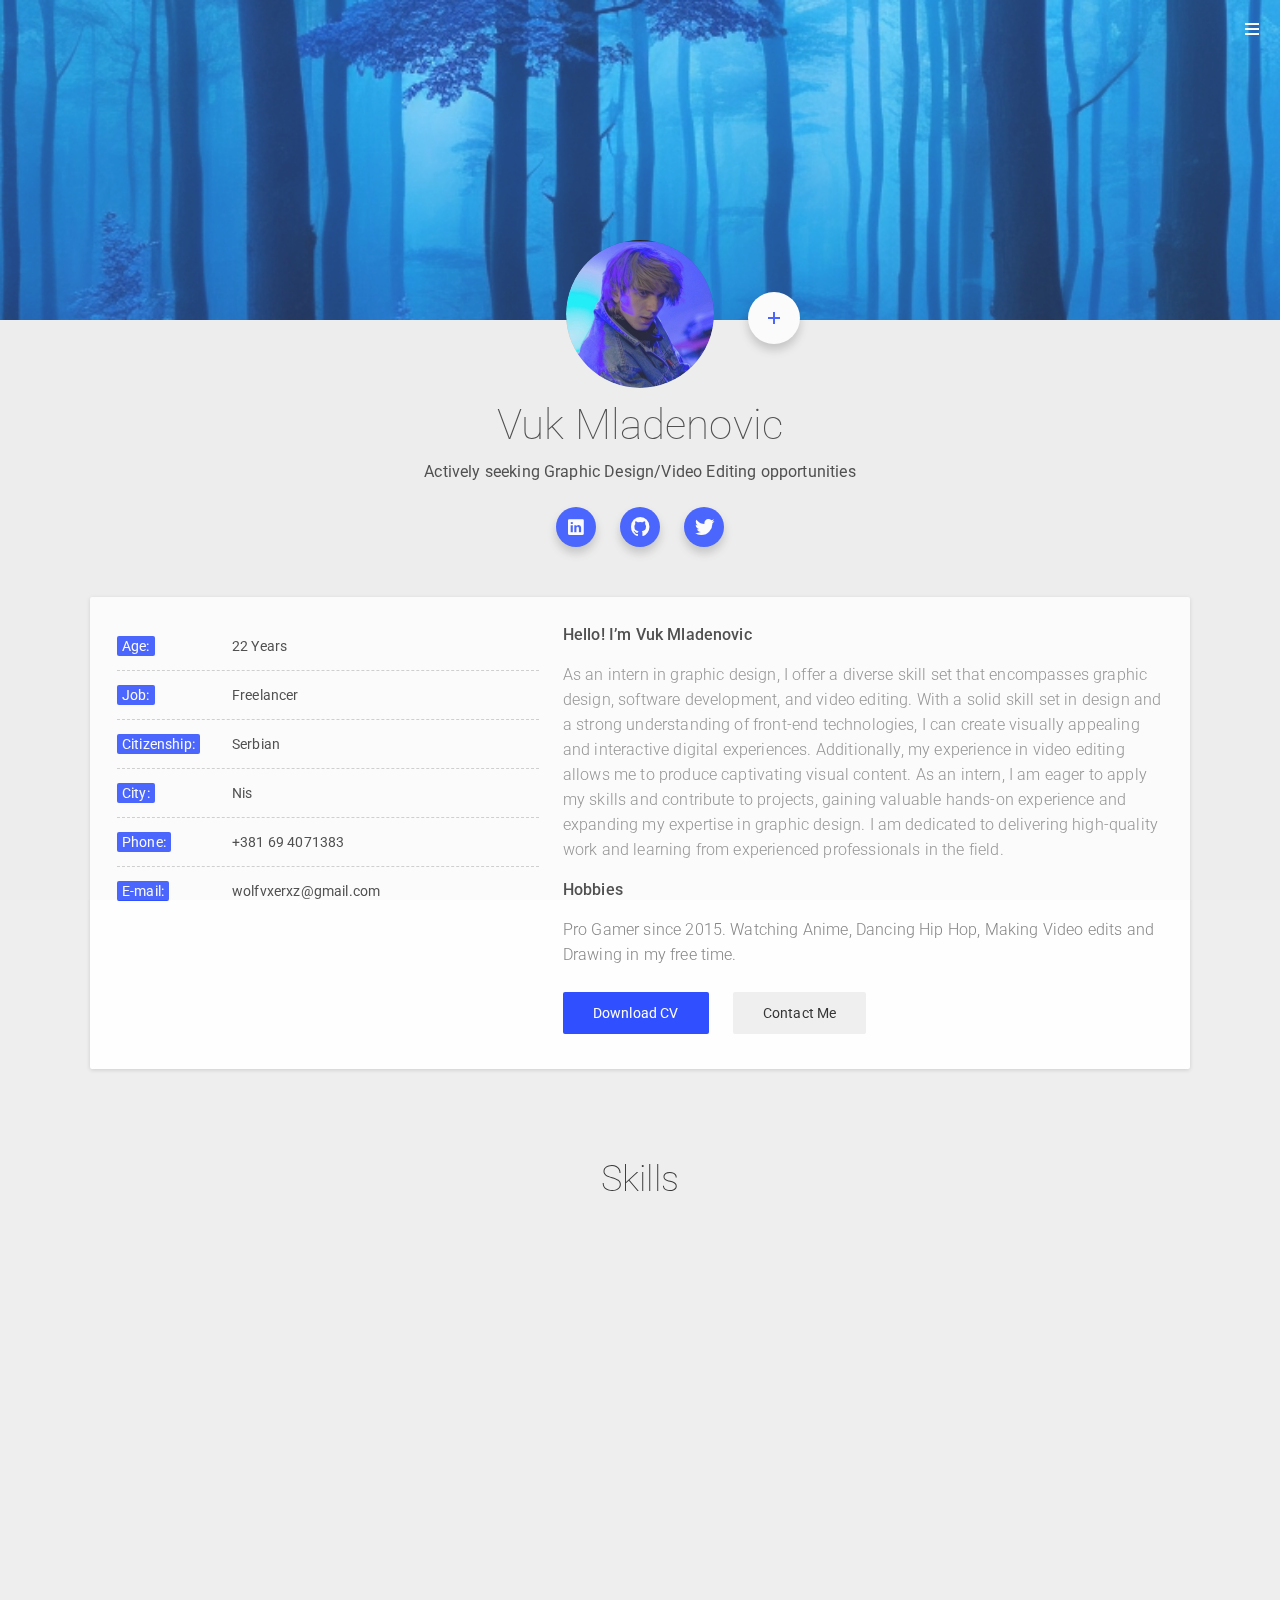
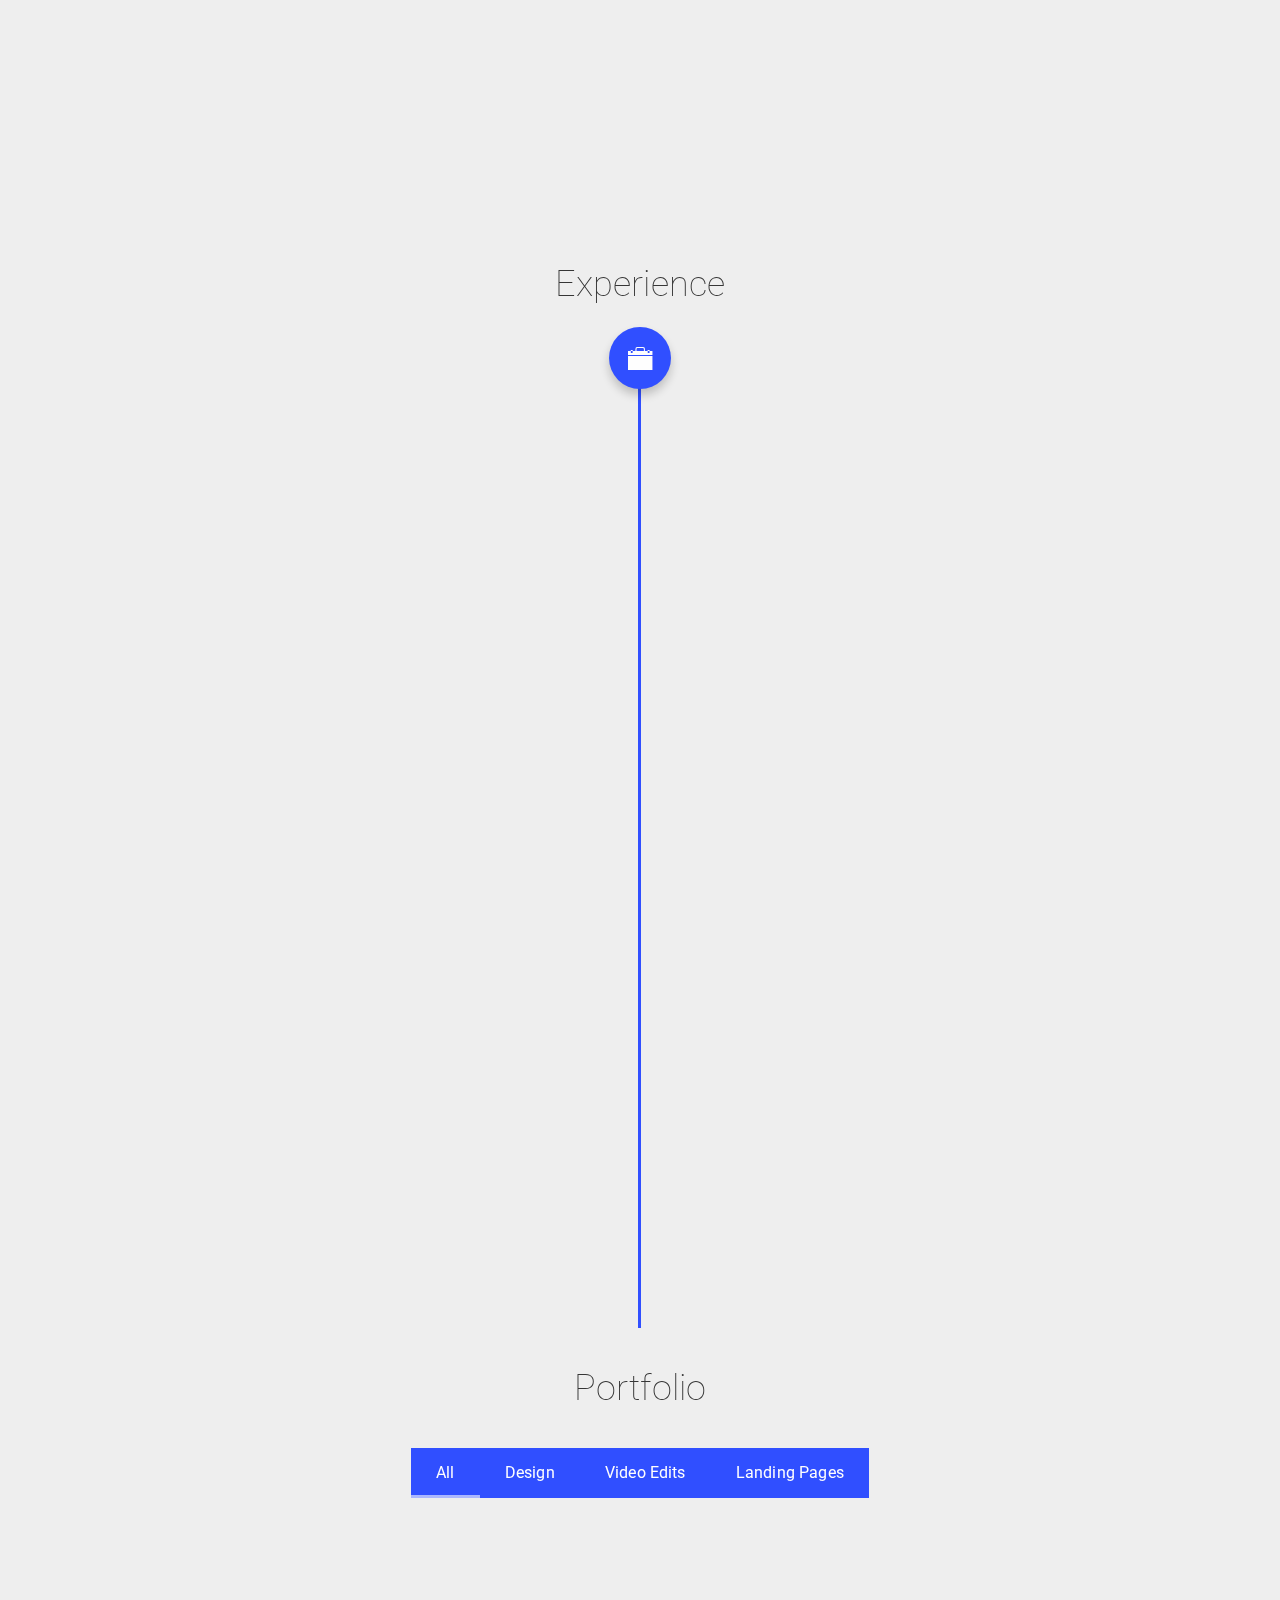
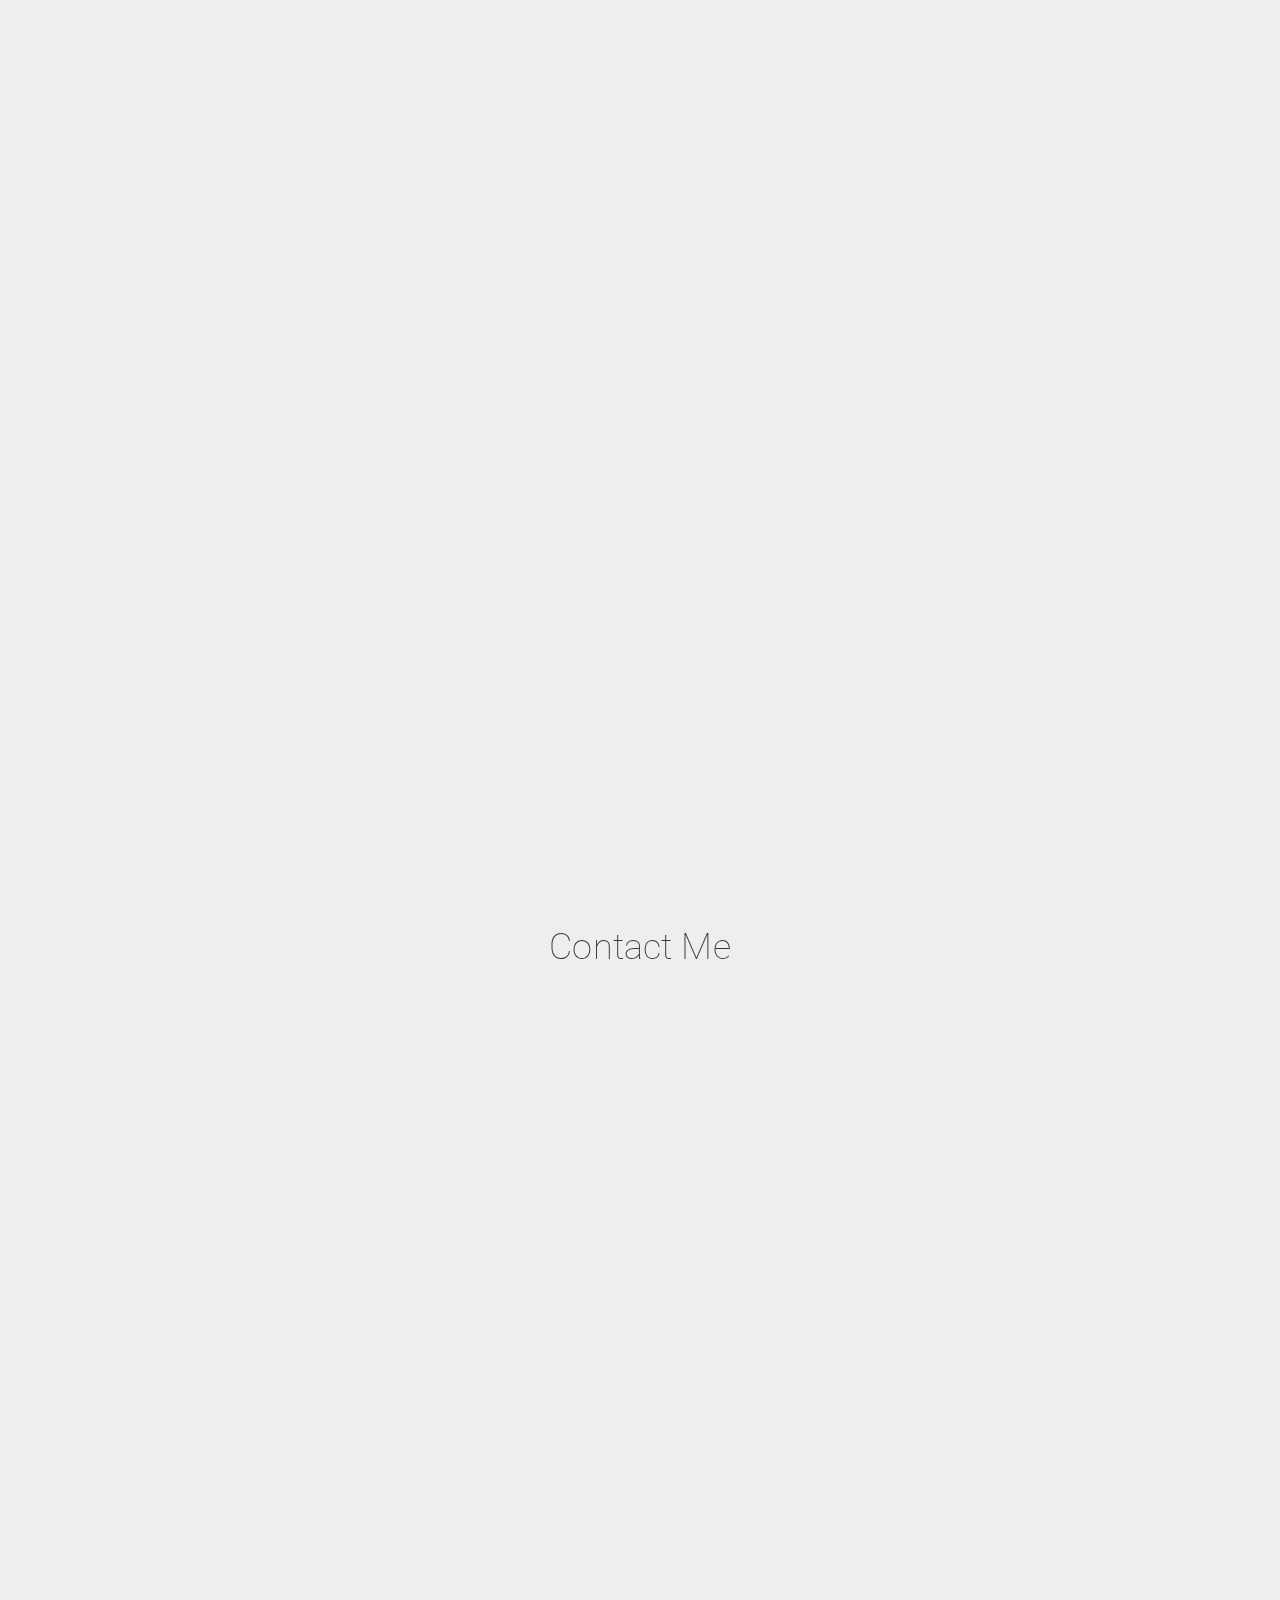
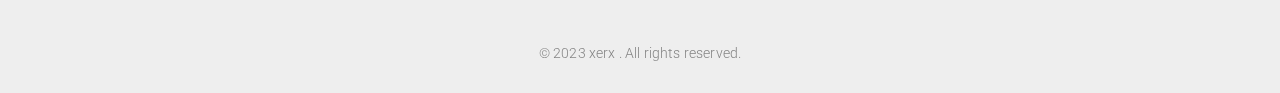
==== commit 8e0f65af: "Update index.html" ====
--- a/index.html
+++ b/index.html
@@ -526,7 +526,7 @@
                     >Oakley's Autumn Campaign</a
                   >
                   <p>
-                    Minimalistic email desing for autumn...
+                    Minimalistic email design for autumn...
                     
                   </p>
                 </div>
@@ -539,7 +539,7 @@
                       <div class="category">Design</div>
                       <h4>Oakley's Autumn Campaign</h4>
                       <p>
-                        Minimalistic email desing for autumn lead conversion campaign. Made in Figma.
+                        Minimalistic email design for autumn lead conversion campaign. Made in Figma.
                       </p>
                       <a href="images/projects/emailDesign2.png" target="_blank" class="btn btn_animated" id="zoom-image">
                         <span class="circle">View Project</span>
